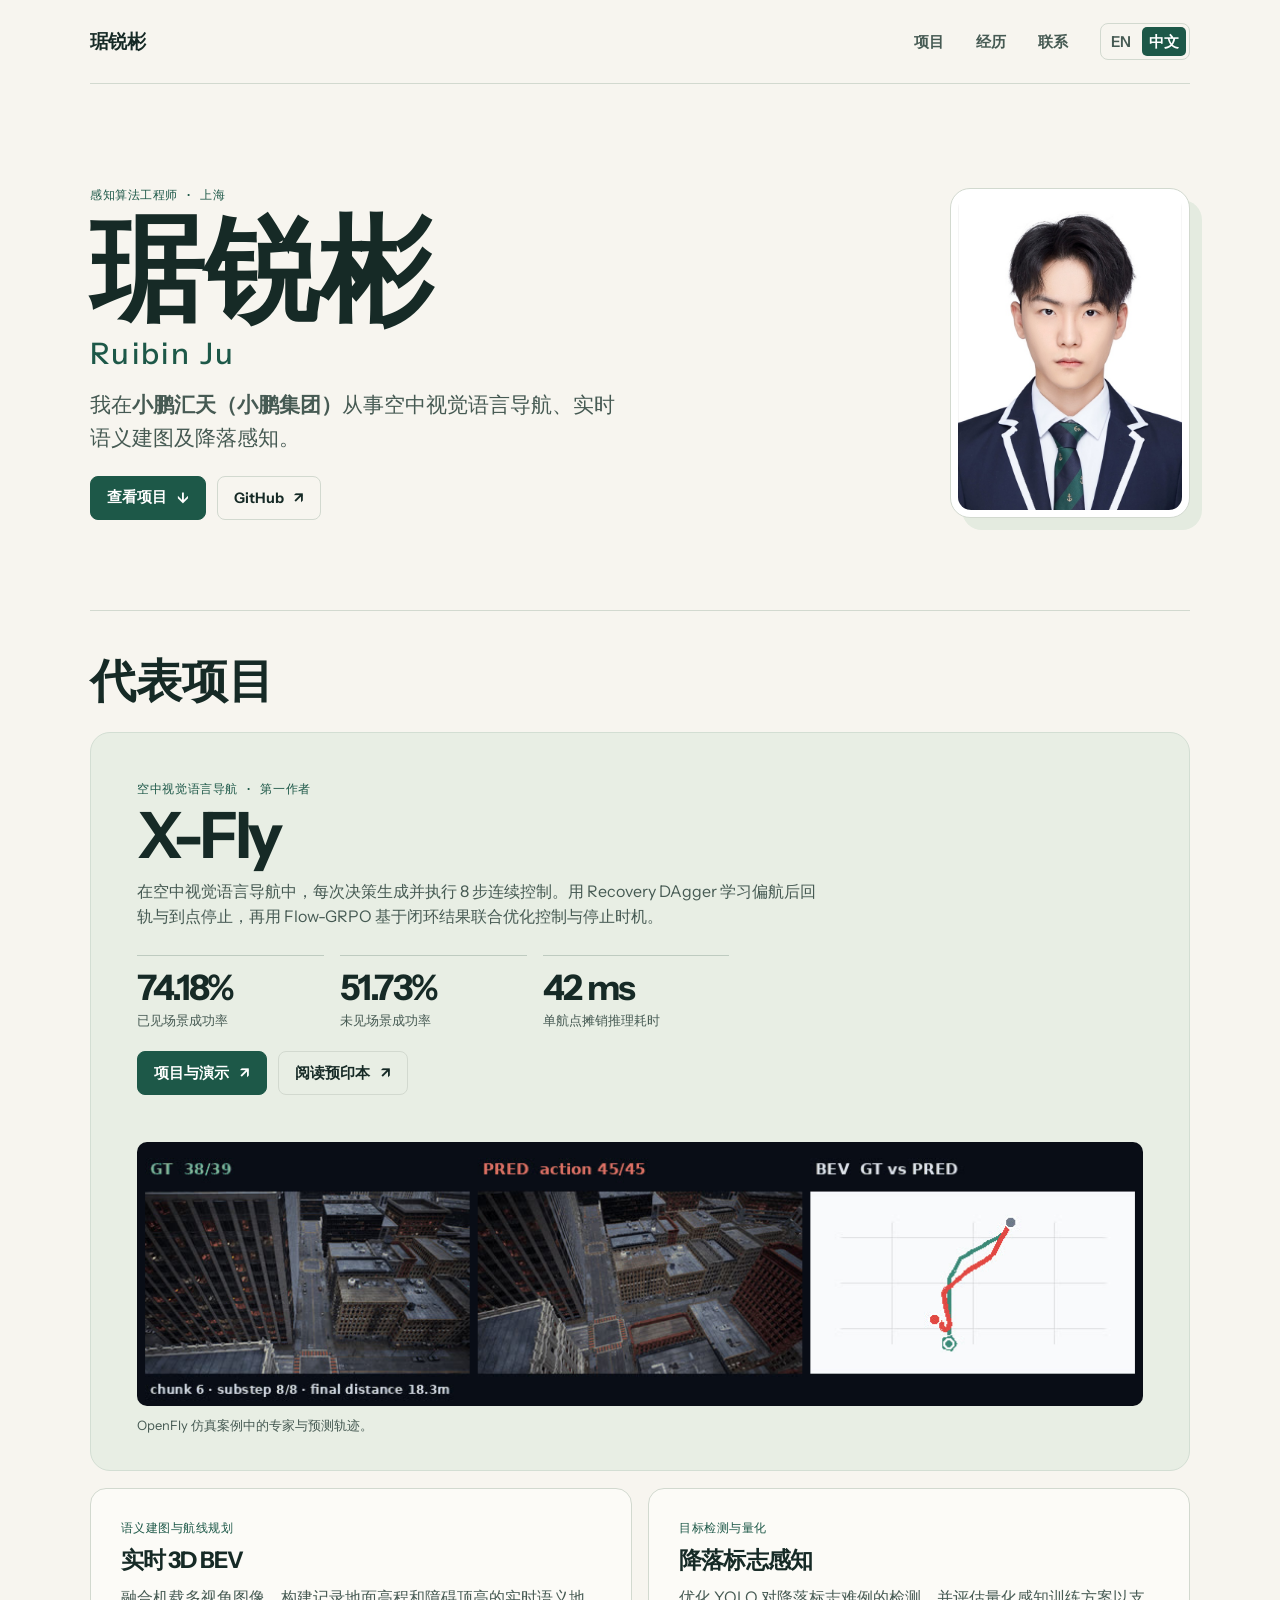
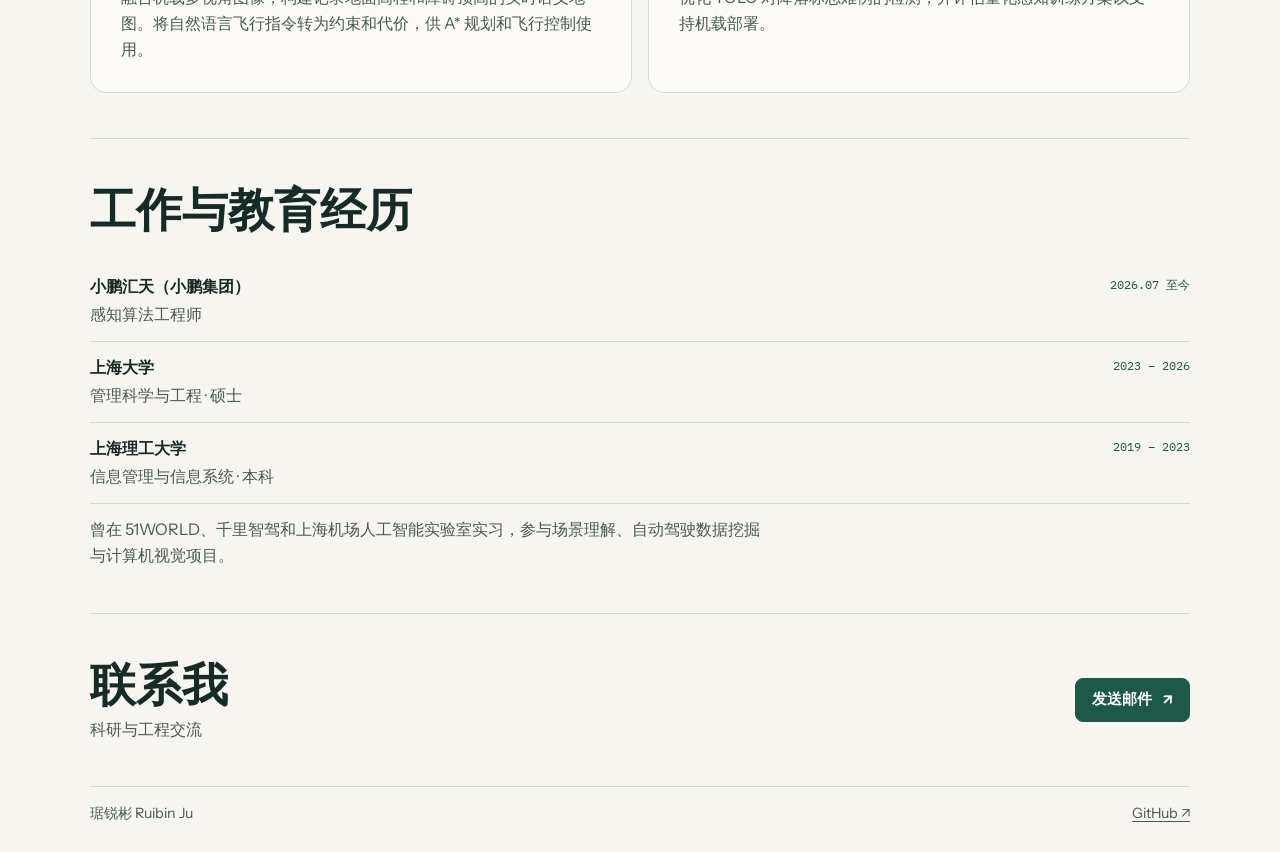
==== zh/index.html @ 32512099 "Add bilingual English and Chinese portfolio" ====
<!doctype html>
<html lang="zh-CN">
<head>
  <meta charset="utf-8">
  <meta name="viewport" content="width=device-width, initial-scale=1">
  <title>琚锐彬 · 感知算法与空中机器人</title>
  <meta name="description" content="琚锐彬是小鹏汇天的感知算法工程师，主要从事空中视觉语言导航、实时语义建图和降落感知。">
  <meta property="og:title" content="琚锐彬 · 感知算法与空中机器人">
  <meta property="og:description" content="空中导航、实时语义建图与感知工程项目。">
  <link rel="canonical" href="https://juliusju572.github.io/zh/">
  <link rel="alternate" hreflang="en" href="https://juliusju572.github.io/">
  <link rel="alternate" hreflang="zh-CN" href="https://juliusju572.github.io/zh/">
  <link rel="alternate" hreflang="x-default" href="https://juliusju572.github.io/">
  <link rel="icon" href="../assets/ruibin-ju.jpg" type="image/jpeg">
  <link rel="preconnect" href="https://fonts.googleapis.com">
  <link rel="preconnect" href="https://fonts.gstatic.com" crossorigin>
  <link href="https://fonts.googleapis.com/css2?family=Instrument+Sans:wght@400;500;600;700&family=IBM+Plex+Mono:wght@400;500&display=swap" rel="stylesheet">
  <link rel="stylesheet" href="../style.css">
</head>
<body>
  <a class="skip" href="#main">跳到正文</a>
  <header class="site-header shell">
    <a class="wordmark" href="./">琚锐彬</a>
    <div class="header-controls">
      <nav class="main-nav" aria-label="主导航">
        <a href="#work">项目</a>
        <a href="#experience">经历</a>
        <a href="#contact">联系</a>
      </nav>
      <nav class="language-nav" aria-label="语言">
        <a href="../" lang="en" hreflang="en">EN</a>
        <a href="./" lang="zh-CN" aria-current="page">中文</a>
      </nav>
    </div>
  </header>
  <main id="main" class="shell">
    <section class="intro" aria-labelledby="name">
      <div>
        <p class="eyebrow">感知算法工程师 · 上海</p>
        <h1 id="name">琚锐彬 <span lang="en">Ruibin Ju</span></h1>
        <p class="intro-text">我在<strong>小鹏汇天（小鹏集团）</strong>从事空中视觉语言导航、实时语义建图及降落感知。</p>
        <div class="links">
          <a class="button primary" href="#work">查看项目 <span aria-hidden="true">↓</span></a>
          <a class="button" href="https://github.com/JuliusJu572">GitHub <span aria-hidden="true">↗</span></a>
        </div>
      </div>
      <figure class="portrait">
        <img src="../assets/ruibin-ju.jpg" width="600" height="840" alt="琚锐彬的证件照" fetchpriority="high">
      </figure>
    </section>

    <section id="work" class="section" aria-labelledby="work-title">
      <h2 id="work-title">代表项目</h2>
      <article class="featured">
        <div class="featured-content">
          <p class="eyebrow">空中视觉语言导航 · 第一作者</p>
          <h3>X-Fly</h3>
          <p>在空中视觉语言导航中，每次决策生成并执行 8 步连续控制。用 Recovery DAgger 学习偏航后回轨与到点停止，再用 Flow-GRPO 基于闭环结果联合优化控制与停止时机。</p>
          <dl class="metrics">
            <div><dt>已见场景成功率</dt><dd>74.18%</dd></div>
            <div><dt>未见场景成功率</dt><dd>51.73%</dd></div>
            <div><dt>单航点摊销推理耗时</dt><dd>42 ms</dd></div>
          </dl>
          <div class="links">
            <a class="button primary" href="https://juliusju572.github.io/x-fly/zh/">项目与演示 <span aria-hidden="true">↗</span></a>
            <a class="button" href="https://arxiv.org/abs/2610.21450v2">阅读预印本 <span aria-hidden="true">↗</span></a>
          </div>
        </div>
        <figure class="rollout">
          <img src="../assets/x-fly-skyline.jpg" width="992" height="261" alt="X-Fly 城市飞行示例，包含专家与预测视角及其俯视飞行轨迹" loading="lazy">
          <figcaption>OpenFly 仿真案例中的专家与预测轨迹。</figcaption>
        </figure>
      </article>
      <div class="project-grid">
        <article>
          <p class="eyebrow">语义建图与航线规划</p>
          <h3>实时 3D BEV</h3>
          <p>融合机载多视角图像，构建记录地面高程和障碍顶高的实时语义地图。将自然语言飞行指令转为约束和代价，供 A* 规划和飞行控制使用。</p>
        </article>
        <article>
          <p class="eyebrow">目标检测与量化</p>
          <h3>降落标志感知</h3>
          <p>优化 YOLO 对降落标志难例的检测，并评估量化感知训练方案以支持机载部署。</p>
        </article>
      </div>
    </section>

    <section id="experience" class="section history" aria-labelledby="experience-title">
      <h2 id="experience-title">工作与教育经历</h2>
      <ul class="timeline">
        <li><div><strong>小鹏汇天（小鹏集团）</strong><span>感知算法工程师</span></div><time datetime="2026-07">2026.07 至今</time></li>
        <li><div><strong>上海大学</strong><span>管理科学与工程 · 硕士</span></div><time datetime="2026-06">2023 – 2026</time></li>
        <li><div><strong>上海理工大学</strong><span>信息管理与信息系统 · 本科</span></div><time datetime="2023-06">2019 – 2023</time></li>
      </ul>
      <p class="prior">曾在 51WORLD、千里智驾和上海机场人工智能实验室实习，参与场景理解、自动驾驶数据挖掘与计算机视觉项目。</p>
    </section>

    <section id="contact" class="section contact" aria-labelledby="contact-title">
      <div><h2 id="contact-title">联系我</h2><p>科研与工程交流</p></div>
      <a class="button primary" href="mailto:jrb572572@163.com">发送邮件 <span aria-hidden="true">↗</span></a>
    </section>
  </main>
  <footer class="shell footer"><span>琚锐彬 <span lang="en">Ruibin Ju</span></span><a href="https://github.com/JuliusJu572">GitHub <span aria-hidden="true">↗</span></a></footer>
</body>
</html>
---- style.css ----
:root {
  color-scheme: light;
  --paper: #f7f5ef;
  --ink: #162a26;
  --muted: #465a53;
  --accent: #1d5848;
  --line: #d2d9cf;
  --shell: 1100px;
  font-family: "Instrument Sans", system-ui, sans-serif;
  color: var(--ink);
  background: var(--paper);
  scroll-behavior: smooth;
}

* { box-sizing: border-box; }
body { margin: 0; }
a { color: inherit; text-underline-offset: .22em; }
a:focus-visible { outline: 2px solid #00664c; outline-offset: 5px; }
img { display: block; width: 100%; height: auto; }
figure, p, h1, h2, h3, dl, dd { margin: 0; }
.shell { width: min(calc(100% - 68px), var(--shell)); margin-inline: auto; }
.skip { position: absolute; top: -5rem; left: 1rem; z-index: 2; padding: .8rem; background: white; }
.skip:focus { top: 1rem; }

.site-header { min-height: 84px; display: flex; align-items: center; justify-content: space-between; gap: 1rem; border-bottom: 1px solid var(--line); }
.wordmark { font-size: 1.16rem; font-weight: 700; letter-spacing: -.035em; text-decoration: none; }
.header-controls, .main-nav, .language-nav { display: flex; align-items: center; }
.header-controls, .main-nav { gap: clamp(.8rem, 3vw, 2rem); }
nav a { color: var(--muted); font-size: .94rem; font-weight: 600; text-decoration: none; white-space: nowrap; }
nav a:hover, .footer a:hover { text-decoration: underline; }
.language-nav { gap: 3px; border: 1px solid var(--line); border-radius: 8px; padding: 3px; }
.language-nav a { border-radius: 5px; padding: .3rem .45rem; }
.language-nav [aria-current="page"] { color: white; background: var(--accent); }
:lang(zh-CN) h1, :lang(zh-CN) h2, :lang(zh-CN) h3 { letter-spacing: 0; }
.intro { display: grid; grid-template-columns: minmax(0, 1fr) minmax(150px, 240px); align-items: center; gap: clamp(2rem, 7vw, 7rem); padding: clamp(3.6rem, 8vw, 7rem) 0 clamp(3.6rem, 7vw, 6rem); }
.eyebrow { color: var(--accent); font-family: "IBM Plex Mono", monospace; font-size: .76rem; font-weight: 500; line-height: 1.5; letter-spacing: .045em; text-transform: uppercase; }
h1 { margin: .55rem 0 1.2rem; font-size: clamp(3.1rem, 9vw, 7.1rem); line-height: .99; letter-spacing: -.071em; }
h1 span { display: block; margin-top: .85rem; font-size: clamp(1.2rem, 2.7vw, 1.85rem); font-weight: 500; letter-spacing: .08em; color: var(--accent); }
.intro-text { max-width: 34rem; color: var(--muted); font-size: clamp(1.08rem, 2.2vw, 1.34rem); line-height: 1.55; }
.portrait { border: 1px solid var(--line); background: #fff; padding: 7px; border-radius: 20px; box-shadow: 12px 12px 0 #e4ebe0; }
.portrait img { border-radius: 13px; aspect-ratio: 5 / 7; object-fit: cover; }
.links { display: flex; flex-wrap: wrap; gap: .7rem; margin-top: 1.35rem; }
.button { display: inline-flex; align-items: center; justify-content: center; gap: .6rem; padding: .64rem 1rem; min-height: 44px; border: 1px solid var(--line); border-radius: 8px; text-decoration: none; font-size: .91rem; font-weight: 650; white-space: nowrap; }
.button:hover { background: #e6eee6; }
.button.primary { color: #fff; background: var(--accent); border-color: var(--accent); }
.button.primary:hover { background: #123f32; }

.section { padding: 2.8rem 0; border-top: 1px solid var(--line); }
h2 { font-size: clamp(1.75rem, 4.2vw, 2.9rem); letter-spacing: -.048em; line-height: 1.12; }
.featured { margin-top: 1.55rem; background: #e8eee4; border: 1px solid #d3ded3; border-radius: 20px; overflow: hidden; }
.featured-content { padding: clamp(1.25rem, 5vw, 2.9rem); }
.featured h3 { margin: .35rem 0 .7rem; font-size: clamp(2.45rem, 6vw, 4rem); line-height: 1; letter-spacing: -.055em; }
.featured-content > p:not(.eyebrow), .project-grid article > p:not(.eyebrow) { max-width: 43rem; color: var(--muted); line-height: 1.62; }
.metrics { display: grid; grid-template-columns: repeat(3, 1fr); gap: 1rem; margin: 1.55rem 0 0; max-width: 37rem; }
.metrics div { border-top: 1px solid #becbc0; padding-top: .6rem; display: flex; flex-direction: column-reverse; gap: .25rem; }
.metrics dt { color: var(--muted); font-size: .79rem; }
.metrics dd { font-size: clamp(1.38rem, 3.4vw, 2.2rem); font-weight: 700; letter-spacing: -.045em; }
.rollout { margin: 0 clamp(1.25rem, 5vw, 2.9rem) clamp(1.25rem, 5vw, 2.2rem); }
.rollout img { border-radius: 10px; }
figcaption { color: var(--muted); font-size: .81rem; line-height: 1.5; margin-top: .6rem; }
.project-grid { display: grid; grid-template-columns: repeat(2, minmax(0, 1fr)); gap: 1.05rem; margin-top: 1.05rem; }
.project-grid article { background: #fcfbf7; border: 1px solid var(--line); padding: clamp(1.2rem, 3vw, 1.85rem); border-radius: 16px; }
.project-grid h3 { font-size: 1.43rem; letter-spacing: -.035em; margin: .5rem 0 .55rem; }
.timeline { list-style: none; padding: 0; margin: 1.6rem 0 .8rem; }
.timeline li { display: flex; justify-content: space-between; gap: 1rem; padding: .95rem 0; border-bottom: 1px solid var(--line); }
.timeline li div { display: grid; gap: .35rem; }
.timeline span, .prior, .contact p, .footer { color: var(--muted); }
.timeline time { font-family: "IBM Plex Mono", monospace; color: var(--accent); font-size: .78rem; flex-shrink: 0; }
.prior { line-height: 1.6; max-width: 42rem; }
.contact { display: flex; align-items: center; justify-content: space-between; gap: 1rem; }
.contact p { margin-top: .5rem; }
.footer { border-top: 1px solid var(--line); display: flex; justify-content: space-between; gap: 1rem; padding: 1.1rem 0 1.8rem; font-size: .89rem; }

@media (max-width: 640px) {
  .shell { width: calc(100% - 36px); }
  .site-header { min-height: 66px; }
  .header-controls, .main-nav { gap: .65rem; }
  nav a { font-size: .82rem; }
  .intro { gap: 1rem; grid-template-columns: minmax(0, 1fr) minmax(85px, 110px); padding-top: 2.8rem; padding-bottom: 2.8rem; align-items: start; }
  .intro h1 { font-size: clamp(2.25rem, 8vw, 3.1rem); }
  .intro .eyebrow { font-size: .63rem; }
  .intro-text { font-size: .97rem; }
  .portrait { padding: 4px; border-radius: 12px; box-shadow: 5px 5px 0 #e4ebe0; }
  .portrait img { border-radius: 8px; }
  .project-grid { grid-template-columns: 1fr; }
  .section { padding: 2rem 0; }
  .timeline li { flex-direction: column; gap: .48rem; }
}
@media (max-width: 500px) {
  .site-header { flex-wrap: wrap; justify-content: space-between; gap: .6rem 1rem; padding-block: .75rem; }
  .header-controls { display: contents; }
  .main-nav { order: 1; flex-basis: 100%; gap: 1.2rem; }
}
@media (max-width: 370px) {
  .intro { grid-template-columns: 1fr; }
  .portrait { width: 106px; grid-row: 1; }
  .contact { align-items: flex-start; flex-direction: column; }
}
@media (prefers-reduced-motion: reduce) {
  :root { scroll-behavior: auto; }
}
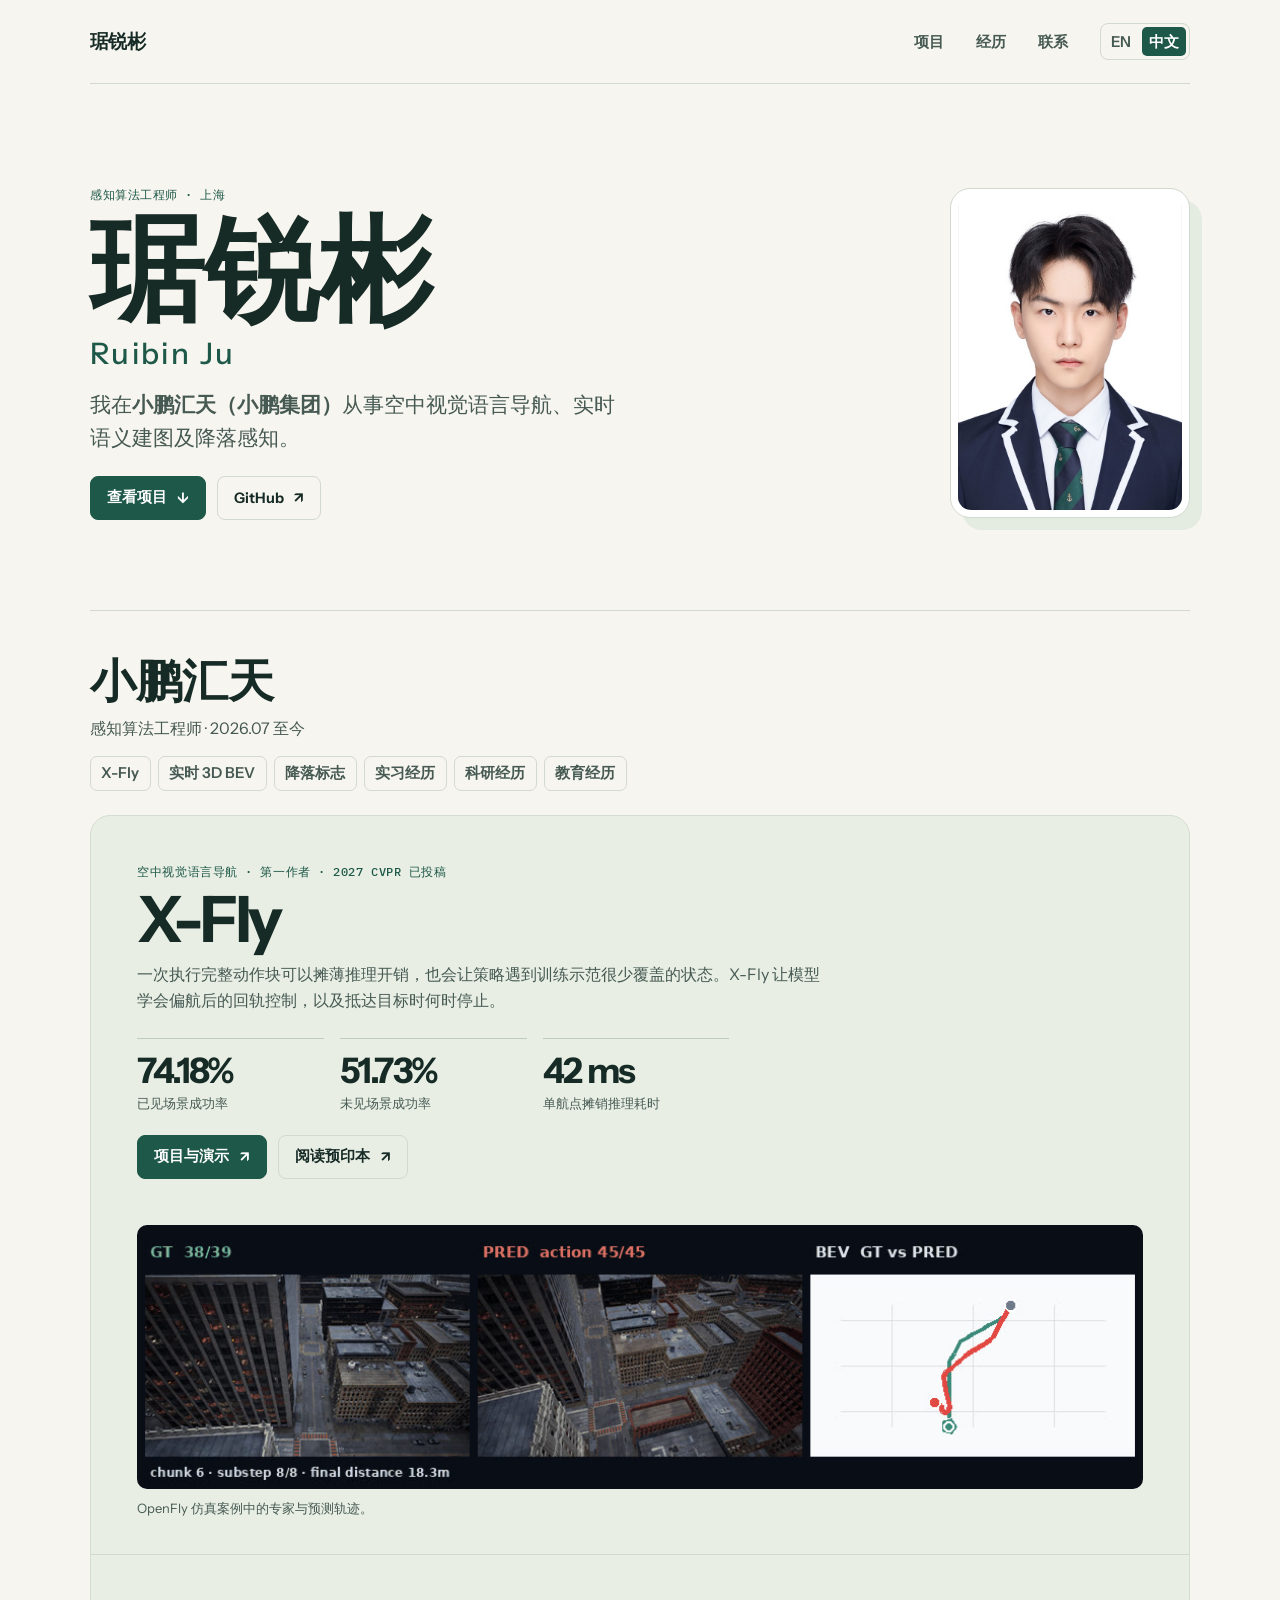
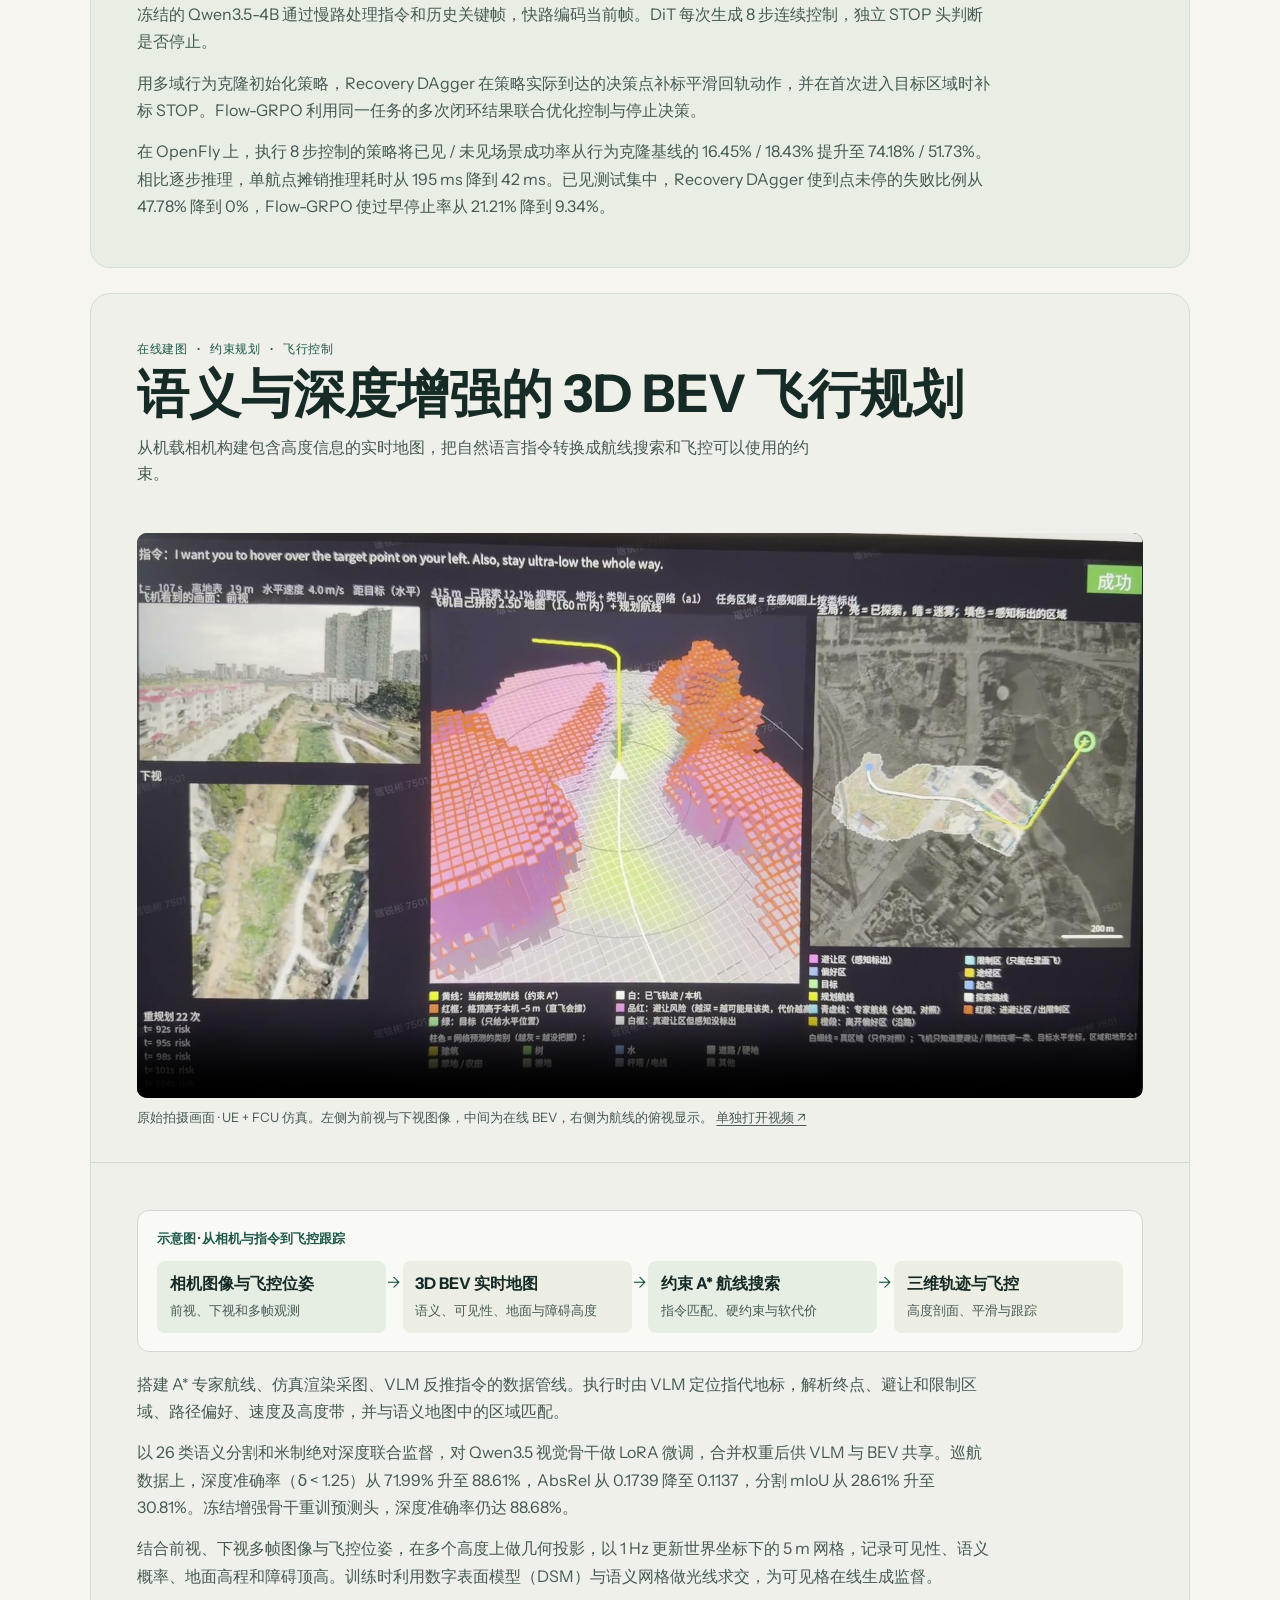
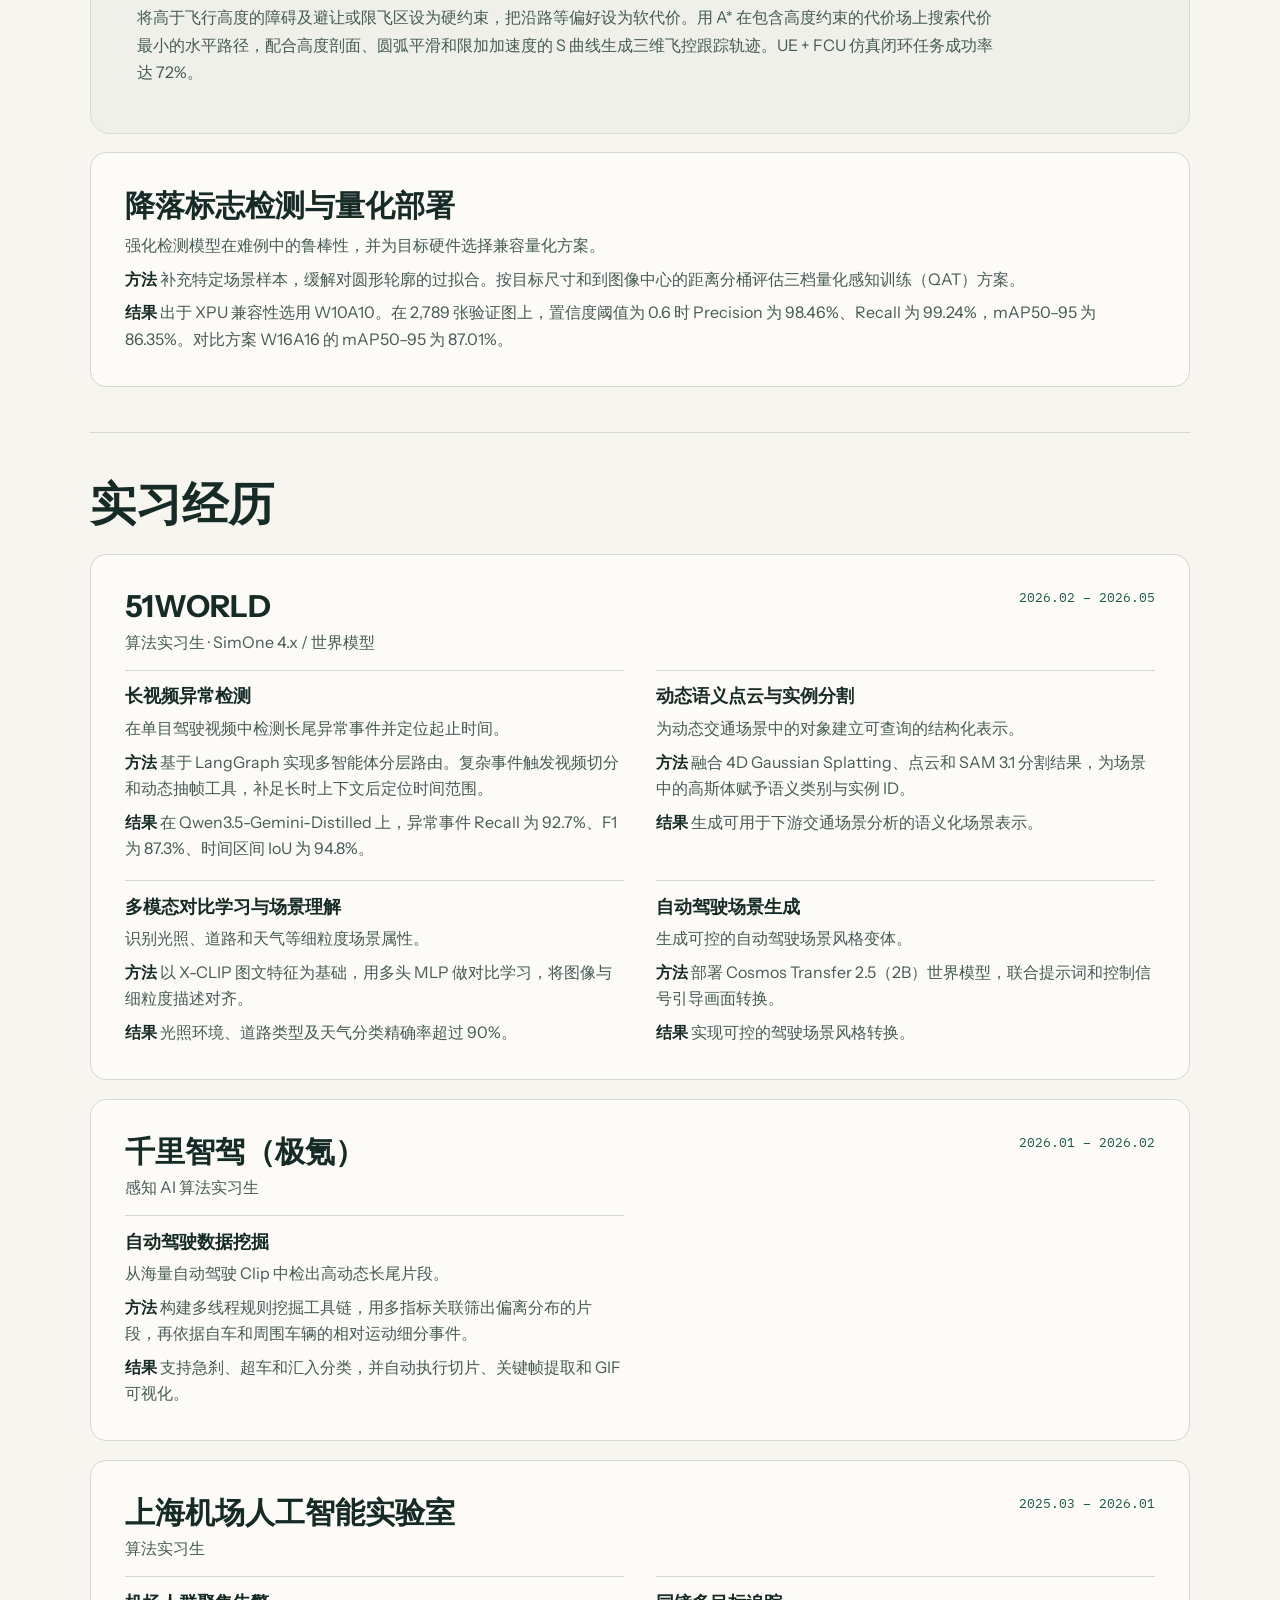
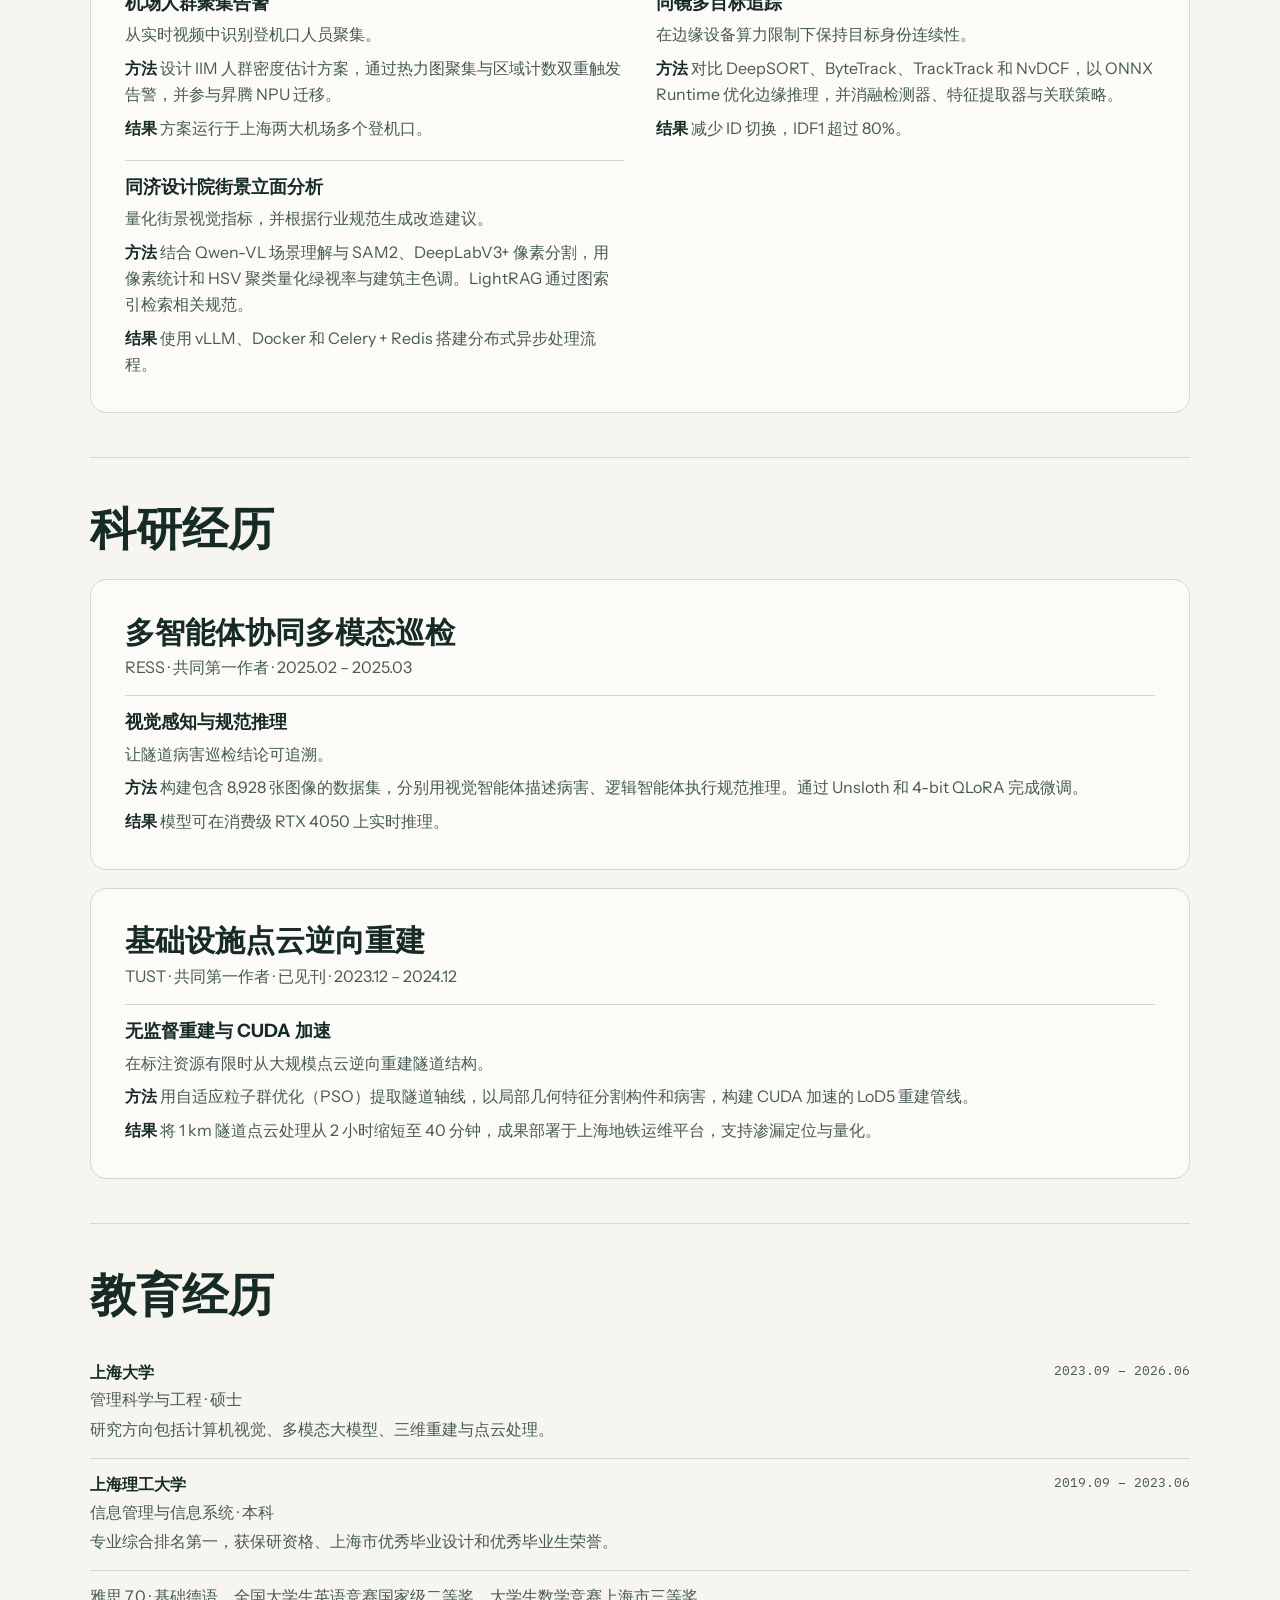
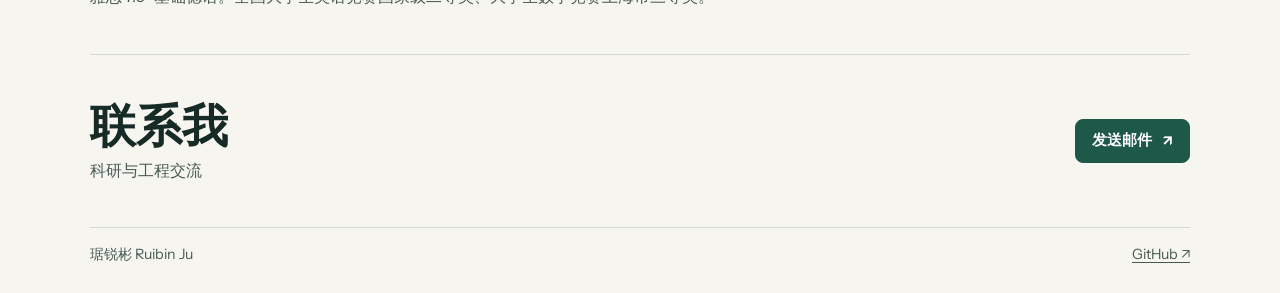
==== commit 944475c5: "Expand bilingual project portfolio and add BEV demo" ====
--- a/zh/index.html
+++ b/zh/index.html
@@ -49,50 +49,104 @@
       </figure>
     </section>
 
+
     <section id="work" class="section" aria-labelledby="work-title">
-      <h2 id="work-title">代表项目</h2>
-      <article class="featured">
+      <div class="section-heading"><h2 id="work-title">小鹏汇天</h2><p>感知算法工程师 · 2026.07 至今</p></div>
+      <nav class="project-index" aria-label="项目索引"><a href="#xfly">X-Fly</a><a href="#bev">实时 3D BEV</a><a href="#landing">降落标志</a><a href="#internships">实习经历</a><a href="#research">科研经历</a><a href="#education">教育经历</a></nav>
+      <article id="xfly" class="featured">
         <div class="featured-content">
-          <p class="eyebrow">空中视觉语言导航 · 第一作者</p>
-          <h3>X-Fly</h3>
-          <p>在空中视觉语言导航中，每次决策生成并执行 8 步连续控制。用 Recovery DAgger 学习偏航后回轨与到点停止，再用 Flow-GRPO 基于闭环结果联合优化控制与停止时机。</p>
-          <dl class="metrics">
-            <div><dt>已见场景成功率</dt><dd>74.18%</dd></div>
-            <div><dt>未见场景成功率</dt><dd>51.73%</dd></div>
-            <div><dt>单航点摊销推理耗时</dt><dd>42 ms</dd></div>
-          </dl>
+          <p class="eyebrow">空中视觉语言导航 · 第一作者 · 2027 CVPR 已投稿</p><h3>X-Fly</h3><p>一次执行完整动作块可以摊薄推理开销，也会让策略遇到训练示范很少覆盖的状态。X-Fly 让模型学会偏航后的回轨控制，以及抵达目标时何时停止。</p>
+          <dl class="metrics"><div><dt>已见场景成功率</dt><dd>74.18%</dd></div><div><dt>未见场景成功率</dt><dd>51.73%</dd></div><div><dt>单航点摊销推理耗时</dt><dd>42 ms</dd></div></dl>
           <div class="links">
             <a class="button primary" href="https://juliusju572.github.io/x-fly/zh/">项目与演示 <span aria-hidden="true">↗</span></a>
             <a class="button" href="https://arxiv.org/abs/2610.21450v2">阅读预印本 <span aria-hidden="true">↗</span></a>
           </div>
         </div>
         <figure class="rollout">
-          <img src="../assets/x-fly-skyline.jpg" width="992" height="261" alt="X-Fly 城市飞行示例，包含专家与预测视角及其俯视飞行轨迹" loading="lazy">
+          <img src="../assets/x-fly-skyline.jpg" width="992" height="261" alt="X-Fly 仿真飞行的专家和预测视角与俯视轨迹" loading="lazy">
           <figcaption>OpenFly 仿真案例中的专家与预测轨迹。</figcaption>
         </figure>
+        <div class="project-body"><p>冻结的 Qwen3.5-4B 通过慢路处理指令和历史关键帧，快路编码当前帧。DiT 每次生成 8 步连续控制，独立 STOP 头判断是否停止。</p>
+          <p>用多域行为克隆初始化策略，Recovery DAgger 在策略实际到达的决策点补标平滑回轨动作，并在首次进入目标区域时补标 STOP。Flow-GRPO 利用同一任务的多次闭环结果联合优化控制与停止决策。</p>
+          <p>在 OpenFly 上，执行 8 步控制的策略将已见 / 未见场景成功率从行为克隆基线的 16.45% / 18.43% 提升至 74.18% / 51.73%。相比逐步推理，单航点摊销推理耗时从 195 ms 降到 42 ms。已见测试集中，Recovery DAgger 使到点未停的失败比例从 47.78% 降到 0%，Flow-GRPO 使过早停止率从 21.21% 降到 9.34%。</p></div>
       </article>
-      <div class="project-grid">
-        <article>
-          <p class="eyebrow">语义建图与航线规划</p>
-          <h3>实时 3D BEV</h3>
-          <p>融合机载多视角图像，构建记录地面高程和障碍顶高的实时语义地图。将自然语言飞行指令转为约束和代价，供 A* 规划和飞行控制使用。</p>
-        </article>
-        <article>
-          <p class="eyebrow">目标检测与量化</p>
-          <h3>降落标志感知</h3>
-          <p>优化 YOLO 对降落标志难例的检测，并评估量化感知训练方案以支持机载部署。</p>
-        </article>
-      </div>
+      <article id="bev" class="featured featured-bev">
+        <div class="featured-content">
+          <p class="eyebrow">在线建图 · 约束规划 · 飞行控制</p><h3>语义与深度增强的 3D BEV 飞行规划</h3><p>从机载相机构建包含高度信息的实时地图，把自然语言指令转换成航线搜索和飞控可以使用的约束。</p>
+        </div>
+        <figure class="rollout demo">
+          <video controls playsinline preload="none" poster="../assets/bev-demo-poster.jpg" width="1600" height="900" aria-label="播放 BEV 仿真视频">
+            <source src="../assets/bev-demo.mp4" type="video/mp4">
+            <a href="../assets/bev-demo.mp4">单独打开视频</a>
+          </video>
+          <figcaption>原始拍摄画面 · UE + FCU 仿真。左侧为前视与下视图像，中间为在线 BEV，右侧为航线的俯视显示。 <a href="../assets/bev-demo.mp4">单独打开视频 ↗</a></figcaption>
+        </figure>
+        <div class="project-body"><figure class="pipeline"><figcaption>示意图 · 从相机与指令到飞控跟踪</figcaption><ol><li><strong>相机图像与飞控位姿</strong><span>前视、下视和多帧观测</span></li>
+          <li><strong>3D BEV 实时地图</strong><span>语义、可见性、地面与障碍高度</span></li>
+          <li><strong>约束 A* 航线搜索</strong><span>指令匹配、硬约束与软代价</span></li>
+          <li><strong>三维轨迹与飞控</strong><span>高度剖面、平滑与跟踪</span></li></ol></figure><p>搭建 A* 专家航线、仿真渲染采图、VLM 反推指令的数据管线。执行时由 VLM 定位指代地标，解析终点、避让和限制区域、路径偏好、速度及高度带，并与语义地图中的区域匹配。</p>
+          <p>以 26 类语义分割和米制绝对深度联合监督，对 Qwen3.5 视觉骨干做 LoRA 微调，合并权重后供 VLM 与 BEV 共享。巡航数据上，深度准确率（δ &lt; 1.25）从 71.99% 升至 88.61%，AbsRel 从 0.1739 降至 0.1137，分割 mIoU 从 28.61% 升至 30.81%。冻结增强骨干重训预测头，深度准确率仍达 88.68%。</p>
+          <p>结合前视、下视多帧图像与飞控位姿，在多个高度上做几何投影，以 1 Hz 更新世界坐标下的 5 m 网格，记录可见性、语义概率、地面高程和障碍顶高。训练时利用数字表面模型（DSM）与语义网格做光线求交，为可见格在线生成监督。</p>
+          <p>将高于飞行高度的障碍及避让或限飞区设为硬约束，把沿路等偏好设为软代价。用 A* 在包含高度约束的代价场上搜索代价最小的水平路径，配合高度剖面、圆弧平滑和限加加速度的 S 曲线生成三维飞控跟踪轨迹。UE + FCU 仿真闭环任务成功率达 72%。</p></div>
+      </article>
+      <div id="landing" class="experience-group standalone"><article class="case-study"><h3>降落标志检测与量化部署</h3><p>强化检测模型在难例中的鲁棒性，并为目标硬件选择兼容量化方案。</p>
+          <p><strong>方法</strong> 补充特定场景样本，缓解对圆形轮廓的过拟合。按目标尺寸和到图像中心的距离分桶评估三档量化感知训练（QAT）方案。</p>
+          <p><strong>结果</strong> 出于 XPU 兼容性选用 W10A10。在 2,789 张验证图上，置信度阈值为 0.6 时 Precision 为 98.46%、Recall 为 99.24%，mAP50–95 为 86.35%。对比方案 W16A16 的 mAP50–95 为 87.01%。</p></article></div>
     </section>
 
     <section id="experience" class="section history" aria-labelledby="experience-title">
-      <h2 id="experience-title">工作与教育经历</h2>
-      <ul class="timeline">
-        <li><div><strong>小鹏汇天（小鹏集团）</strong><span>感知算法工程师</span></div><time datetime="2026-07">2026.07 至今</time></li>
-        <li><div><strong>上海大学</strong><span>管理科学与工程 · 硕士</span></div><time datetime="2026-06">2023 – 2026</time></li>
-        <li><div><strong>上海理工大学</strong><span>信息管理与信息系统 · 本科</span></div><time datetime="2023-06">2019 – 2023</time></li>
-      </ul>
-      <p class="prior">曾在 51WORLD、千里智驾和上海机场人工智能实验室实习，参与场景理解、自动驾驶数据挖掘与计算机视觉项目。</p>
+      <h2 id="experience-title">实习经历</h2>
+      <div id="internships" class="experience-list"><article class="experience-group"><header><div><h3>51WORLD</h3><p>算法实习生 · SimOne 4.x / 世界模型</p></div><span class="date">2026.02 – 2026.05</span></header><div class="case-grid"><article class="case-study"><h4>长视频异常检测</h4>
+          <p>在单目驾驶视频中检测长尾异常事件并定位起止时间。</p>
+          <p><strong>方法</strong> 基于 LangGraph 实现多智能体分层路由。复杂事件触发视频切分和动态抽帧工具，补足长时上下文后定位时间范围。</p>
+          <p><strong>结果</strong> 在 Qwen3.5-Gemini-Distilled 上，异常事件 Recall 为 92.7%、F1 为 87.3%、时间区间 IoU 为 94.8%。</p></article>
+<article class="case-study"><h4>动态语义点云与实例分割</h4>
+          <p>为动态交通场景中的对象建立可查询的结构化表示。</p>
+          <p><strong>方法</strong> 融合 4D Gaussian Splatting、点云和 SAM 3.1 分割结果，为场景中的高斯体赋予语义类别与实例 ID。</p>
+          <p><strong>结果</strong> 生成可用于下游交通场景分析的语义化场景表示。</p></article>
+<article class="case-study"><h4>多模态对比学习与场景理解</h4>
+          <p>识别光照、道路和天气等细粒度场景属性。</p>
+          <p><strong>方法</strong> 以 X-CLIP 图文特征为基础，用多头 MLP 做对比学习，将图像与细粒度描述对齐。</p>
+          <p><strong>结果</strong> 光照环境、道路类型及天气分类精确率超过 90%。</p></article>
+<article class="case-study"><h4>自动驾驶场景生成</h4>
+          <p>生成可控的自动驾驶场景风格变体。</p>
+          <p><strong>方法</strong> 部署 Cosmos Transfer 2.5（2B）世界模型，联合提示词和控制信号引导画面转换。</p>
+          <p><strong>结果</strong> 实现可控的驾驶场景风格转换。</p></article></div></article>
+<article class="experience-group"><header><div><h3>千里智驾（极氪）</h3><p>感知 AI 算法实习生</p></div><span class="date">2026.01 – 2026.02</span></header><div class="case-grid"><article class="case-study"><h4>自动驾驶数据挖掘</h4>
+          <p>从海量自动驾驶 Clip 中检出高动态长尾片段。</p>
+          <p><strong>方法</strong> 构建多线程规则挖掘工具链，用多指标关联筛出偏离分布的片段，再依据自车和周围车辆的相对运动细分事件。</p>
+          <p><strong>结果</strong> 支持急刹、超车和汇入分类，并自动执行切片、关键帧提取和 GIF 可视化。</p></article></div></article>
+<article class="experience-group"><header><div><h3>上海机场人工智能实验室</h3><p>算法实习生</p></div><span class="date">2025.03 – 2026.01</span></header><div class="case-grid"><article class="case-study"><h4>机场人群聚集告警</h4>
+          <p>从实时视频中识别登机口人员聚集。</p>
+          <p><strong>方法</strong> 设计 IIM 人群密度估计方案，通过热力图聚集与区域计数双重触发告警，并参与昇腾 NPU 迁移。</p>
+          <p><strong>结果</strong> 方案运行于上海两大机场多个登机口。</p></article>
+<article class="case-study"><h4>同镜多目标追踪</h4>
+          <p>在边缘设备算力限制下保持目标身份连续性。</p>
+          <p><strong>方法</strong> 对比 DeepSORT、ByteTrack、TrackTrack 和 NvDCF，以 ONNX Runtime 优化边缘推理，并消融检测器、特征提取器与关联策略。</p>
+          <p><strong>结果</strong> 减少 ID 切换，IDF1 超过 80%。</p></article>
+<article class="case-study"><h4>同济设计院街景立面分析</h4>
+          <p>量化街景视觉指标，并根据行业规范生成改造建议。</p>
+          <p><strong>方法</strong> 结合 Qwen-VL 场景理解与 SAM2、DeepLabV3+ 像素分割，用像素统计和 HSV 聚类量化绿视率与建筑主色调。LightRAG 通过图索引检索相关规范。</p>
+          <p><strong>结果</strong> 使用 vLLM、Docker 和 Celery + Redis 搭建分布式异步处理流程。</p></article></div></article>
+</div>
+    </section>
+    <section id="research" class="section" aria-labelledby="research-title">
+      <h2 id="research-title">科研经历</h2>
+      <div class="experience-list"><article class="experience-group"><header><div><h3>多智能体协同多模态巡检</h3><p>RESS · 共同第一作者 · 2025.02 – 2025.03</p></div></header><article class="case-study"><h4>视觉感知与规范推理</h4>
+          <p>让隧道病害巡检结论可追溯。</p>
+          <p><strong>方法</strong> 构建包含 8,928 张图像的数据集，分别用视觉智能体描述病害、逻辑智能体执行规范推理。通过 Unsloth 和 4-bit QLoRA 完成微调。</p>
+          <p><strong>结果</strong> 模型可在消费级 RTX 4050 上实时推理。</p></article></article>
+<article class="experience-group"><header><div><h3>基础设施点云逆向重建</h3><p>TUST · 共同第一作者 · 已见刊 · 2023.12 – 2024.12</p></div></header><article class="case-study"><h4>无监督重建与 CUDA 加速</h4>
+          <p>在标注资源有限时从大规模点云逆向重建隧道结构。</p>
+          <p><strong>方法</strong> 用自适应粒子群优化（PSO）提取隧道轴线，以局部几何特征分割构件和病害，构建 CUDA 加速的 LoD5 重建管线。</p>
+          <p><strong>结果</strong> 将 1 km 隧道点云处理从 2 小时缩短至 40 分钟，成果部署于上海地铁运维平台，支持渗漏定位与量化。</p></article></article>
+</div>
+    </section>
+    <section id="education" class="section history" aria-labelledby="education-title">
+      <h2 id="education-title">教育经历</h2>
+      <ul class="timeline"><li><div><strong>上海大学</strong><span>管理科学与工程 · 硕士</span><p>研究方向包括计算机视觉、多模态大模型、三维重建与点云处理。</p></div><span class="date">2023.09 – 2026.06</span></li>
+          <li><div><strong>上海理工大学</strong><span>信息管理与信息系统 · 本科</span><p>专业综合排名第一，获保研资格、上海市优秀毕业设计和优秀毕业生荣誉。</p></div><span class="date">2019.09 – 2023.06</span></li></ul>
+      <p class="prior">雅思 7.0 · 基础德语。全国大学生英语竞赛国家级二等奖、大学生数学竞赛上海市三等奖。</p>
     </section>
 
     <section id="contact" class="section contact" aria-labelledby="contact-title">
--- a/style.css
+++ b/style.css
@@ -17,7 +17,7 @@
 a { color: inherit; text-underline-offset: .22em; }
 a:focus-visible { outline: 2px solid #00664c; outline-offset: 5px; }
 img { display: block; width: 100%; height: auto; }
-figure, p, h1, h2, h3, dl, dd { margin: 0; }
+figure, p, h1, h2, h3, h4, dl, dd { margin: 0; }
 .shell { width: min(calc(100% - 68px), var(--shell)); margin-inline: auto; }
 .skip { position: absolute; top: -5rem; left: 1rem; z-index: 2; padding: .8rem; background: white; }
 .skip:focus { top: 1rem; }
@@ -31,7 +31,7 @@
 .language-nav { gap: 3px; border: 1px solid var(--line); border-radius: 8px; padding: 3px; }
 .language-nav a { border-radius: 5px; padding: .3rem .45rem; }
 .language-nav [aria-current="page"] { color: white; background: var(--accent); }
-:lang(zh-CN) h1, :lang(zh-CN) h2, :lang(zh-CN) h3 { letter-spacing: 0; }
+:lang(zh-CN) h1, :lang(zh-CN) h2, :lang(zh-CN) h3, :lang(zh-CN) .featured-bev h3 { letter-spacing: 0; }
 .intro { display: grid; grid-template-columns: minmax(0, 1fr) minmax(150px, 240px); align-items: center; gap: clamp(2rem, 7vw, 7rem); padding: clamp(3.6rem, 8vw, 7rem) 0 clamp(3.6rem, 7vw, 6rem); }
 .eyebrow { color: var(--accent); font-family: "IBM Plex Mono", monospace; font-size: .76rem; font-weight: 500; line-height: 1.5; letter-spacing: .045em; text-transform: uppercase; }
 h1 { margin: .55rem 0 1.2rem; font-size: clamp(3.1rem, 9vw, 7.1rem); line-height: .99; letter-spacing: -.071em; }
@@ -50,7 +50,7 @@
 .featured { margin-top: 1.55rem; background: #e8eee4; border: 1px solid #d3ded3; border-radius: 20px; overflow: hidden; }
 .featured-content { padding: clamp(1.25rem, 5vw, 2.9rem); }
 .featured h3 { margin: .35rem 0 .7rem; font-size: clamp(2.45rem, 6vw, 4rem); line-height: 1; letter-spacing: -.055em; }
-.featured-content > p:not(.eyebrow), .project-grid article > p:not(.eyebrow) { max-width: 43rem; color: var(--muted); line-height: 1.62; }
+.featured-content > p:not(.eyebrow) { max-width: 43rem; color: var(--muted); line-height: 1.62; }
 .metrics { display: grid; grid-template-columns: repeat(3, 1fr); gap: 1rem; margin: 1.55rem 0 0; max-width: 37rem; }
 .metrics div { border-top: 1px solid #becbc0; padding-top: .6rem; display: flex; flex-direction: column-reverse; gap: .25rem; }
 .metrics dt { color: var(--muted); font-size: .79rem; }
@@ -58,9 +58,37 @@
 .rollout { margin: 0 clamp(1.25rem, 5vw, 2.9rem) clamp(1.25rem, 5vw, 2.2rem); }
 .rollout img { border-radius: 10px; }
 figcaption { color: var(--muted); font-size: .81rem; line-height: 1.5; margin-top: .6rem; }
-.project-grid { display: grid; grid-template-columns: repeat(2, minmax(0, 1fr)); gap: 1.05rem; margin-top: 1.05rem; }
-.project-grid article { background: #fcfbf7; border: 1px solid var(--line); padding: clamp(1.2rem, 3vw, 1.85rem); border-radius: 16px; }
-.project-grid h3 { font-size: 1.43rem; letter-spacing: -.035em; margin: .5rem 0 .55rem; }
+.section-heading p { color: var(--muted); margin-top: .65rem; }
+.project-index { display: flex; flex-wrap: wrap; gap: .45rem; margin-top: 1rem; }
+.project-index a { border: 1px solid var(--line); border-radius: 7px; padding: .4rem .65rem; }
+.project-index a:hover { background: #e6eee6; }
+.featured-bev { background: #eef0e9; }
+.featured-bev h3 { letter-spacing: -.035em; font-size: clamp(1.75rem, 4.6vw, 3.25rem); line-height: 1.14; }
+.demo video { display: block; width: 100%; height: auto; aspect-ratio: 16 / 9; background: #162a26; border-radius: 10px; }
+.demo figcaption a { display: inline-block; }
+.project-body { border-top: 1px solid var(--line); display: grid; gap: .85rem; padding: clamp(1.25rem, 5vw, 2.9rem); }
+.project-body > p { max-width: 78ch; line-height: 1.72; color: var(--muted); }
+.pipeline { border-radius: 12px; padding: 1.15rem; background: #f9faf6; border: 1px solid var(--line); margin-bottom: .3rem; }
+.pipeline figcaption { margin-top: 0; margin-bottom: .75rem; font-weight: 700; color: var(--accent); }
+.pipeline ol { list-style: none; display: grid; grid-template-columns: repeat(4, minmax(0, 1fr)); padding: 0; margin: 0; gap: 1.05rem; }
+.pipeline li { display: grid; align-content: start; gap: .35rem; position: relative; min-width: 0; padding: .8rem; border-radius: 8px; background: #e6eee4; }
+.pipeline li:nth-child(even) { background: #eceee3; }
+.pipeline li:not(:last-child)::after { content: "→"; position: absolute; inset-inline-end: -.94rem; top: .74rem; color: var(--accent); }
+.pipeline span { color: var(--muted); font-size: .82rem; line-height: 1.45; }
+.experience-list { display: grid; gap: 1.15rem; margin-top: 1.5rem; }
+.experience-group { background: #fcfbf7; border: 1px solid var(--line); padding: clamp(1.2rem, 4vw, 2.15rem); border-radius: 16px; }
+.standalone { margin-top: 1.15rem; }
+.experience-group header { display: flex; align-items: baseline; justify-content: space-between; gap: .5rem 1.35rem; margin-bottom: 1rem; flex-wrap: wrap; }
+.experience-group h3 { font-size: clamp(1.3rem, 2.8vw, 1.9rem); line-height: 1.2; }
+.experience-group header p { color: var(--muted); margin-top: .4rem; }
+.date { font-family: "IBM Plex Mono", monospace; color: var(--accent); font-size: .8rem; white-space: nowrap; align-self: start; }
+.case-grid { display: grid; grid-template-columns: repeat(2, minmax(0, 1fr)); gap: 1.2rem 2rem; }
+.case-study { border-top: 1px solid var(--line); padding-top: .85rem; min-width: 0; overflow-wrap: anywhere; }
+.standalone .case-study { border: 0; padding: 0; }
+.case-study h4 { font-size: 1.15rem; line-height: 1.25; }
+.case-study p { margin-top: .48rem; line-height: 1.63; color: var(--muted); }
+.case-study strong { color: var(--ink); }
+.timeline p { color: var(--muted); line-height: 1.6; }
 .timeline { list-style: none; padding: 0; margin: 1.6rem 0 .8rem; }
 .timeline li { display: flex; justify-content: space-between; gap: 1rem; padding: .95rem 0; border-bottom: 1px solid var(--line); }
 .timeline li div { display: grid; gap: .35rem; }
@@ -82,7 +110,9 @@
   .intro-text { font-size: .97rem; }
   .portrait { padding: 4px; border-radius: 12px; box-shadow: 5px 5px 0 #e4ebe0; }
   .portrait img { border-radius: 8px; }
-  .project-grid { grid-template-columns: 1fr; }
+  .case-grid { grid-template-columns: 1fr; }
+  .pipeline ol { grid-template-columns: 1fr; gap: .95rem; }
+  .pipeline li:not(:last-child)::after { content: "↓"; top: auto; bottom: -1rem; inset-inline-end: auto; left: .8rem; }
   .section { padding: 2rem 0; }
   .timeline li { flex-direction: column; gap: .48rem; }
 }
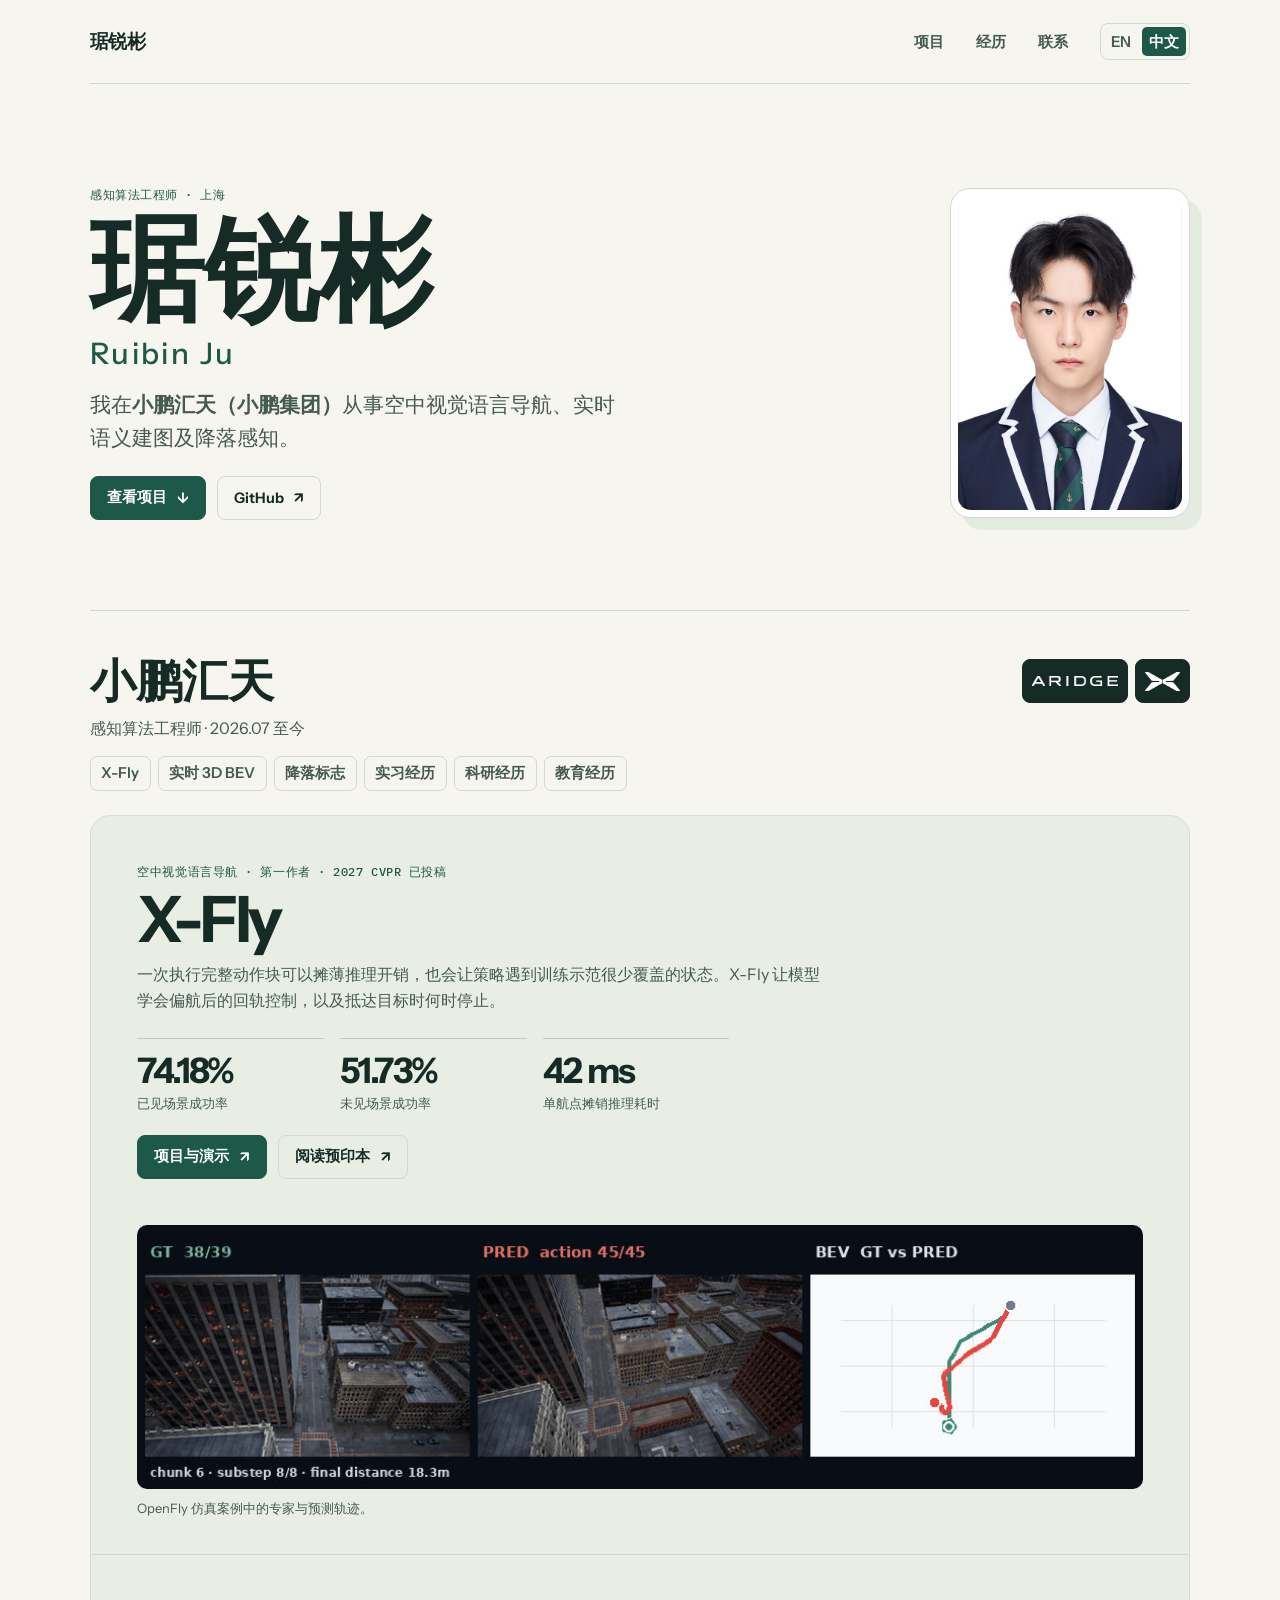
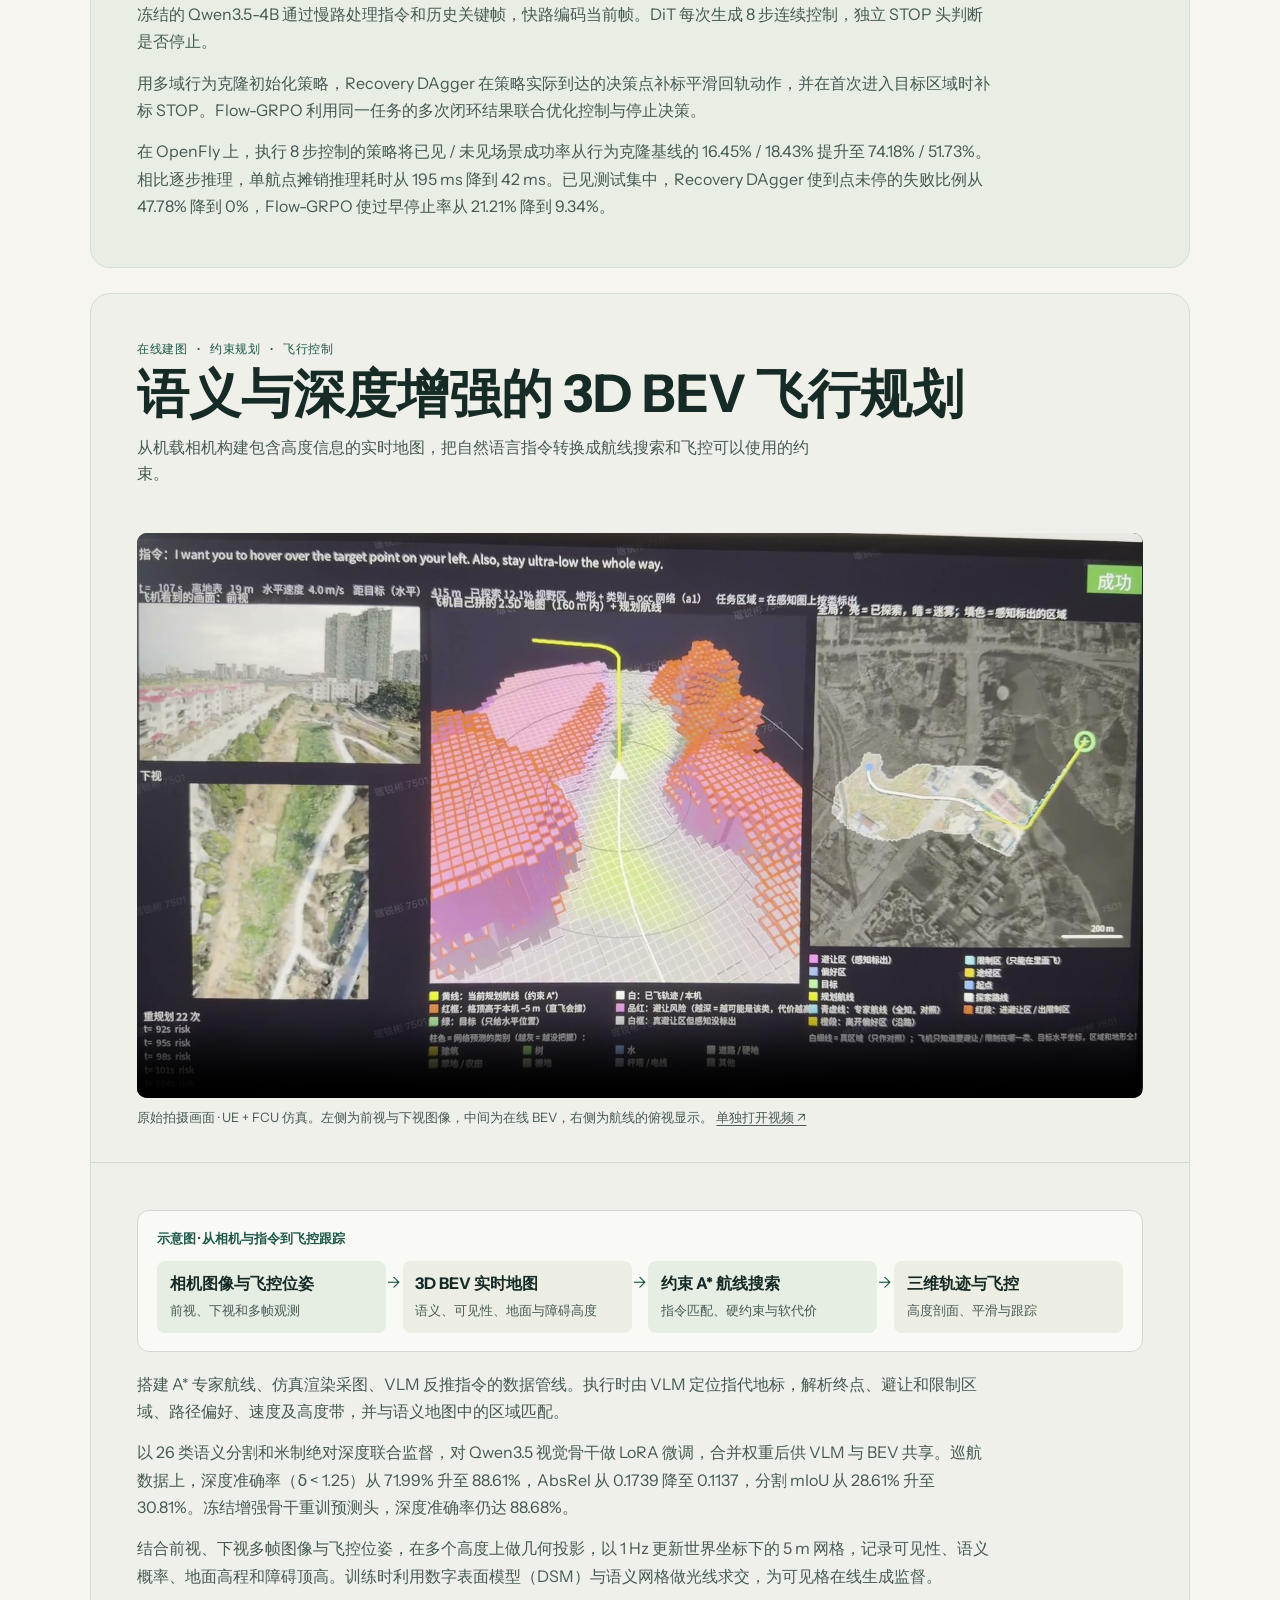
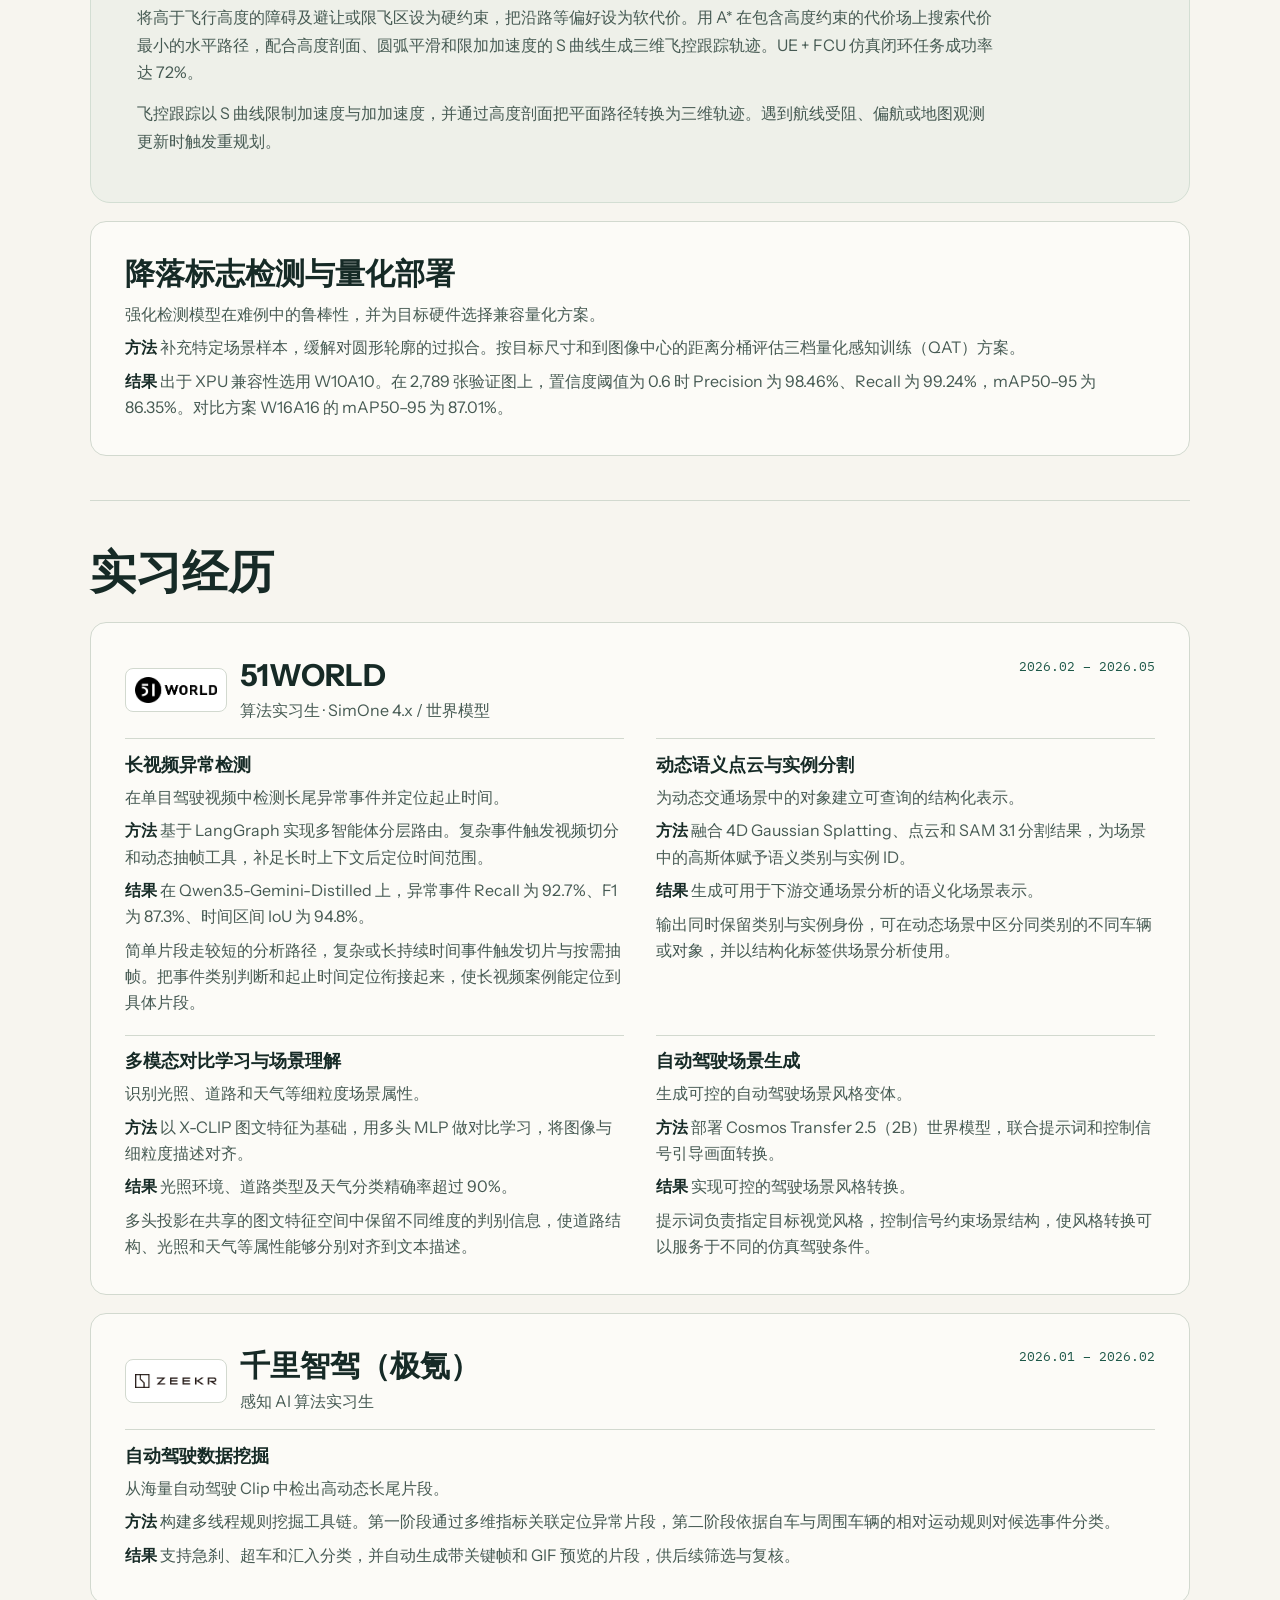
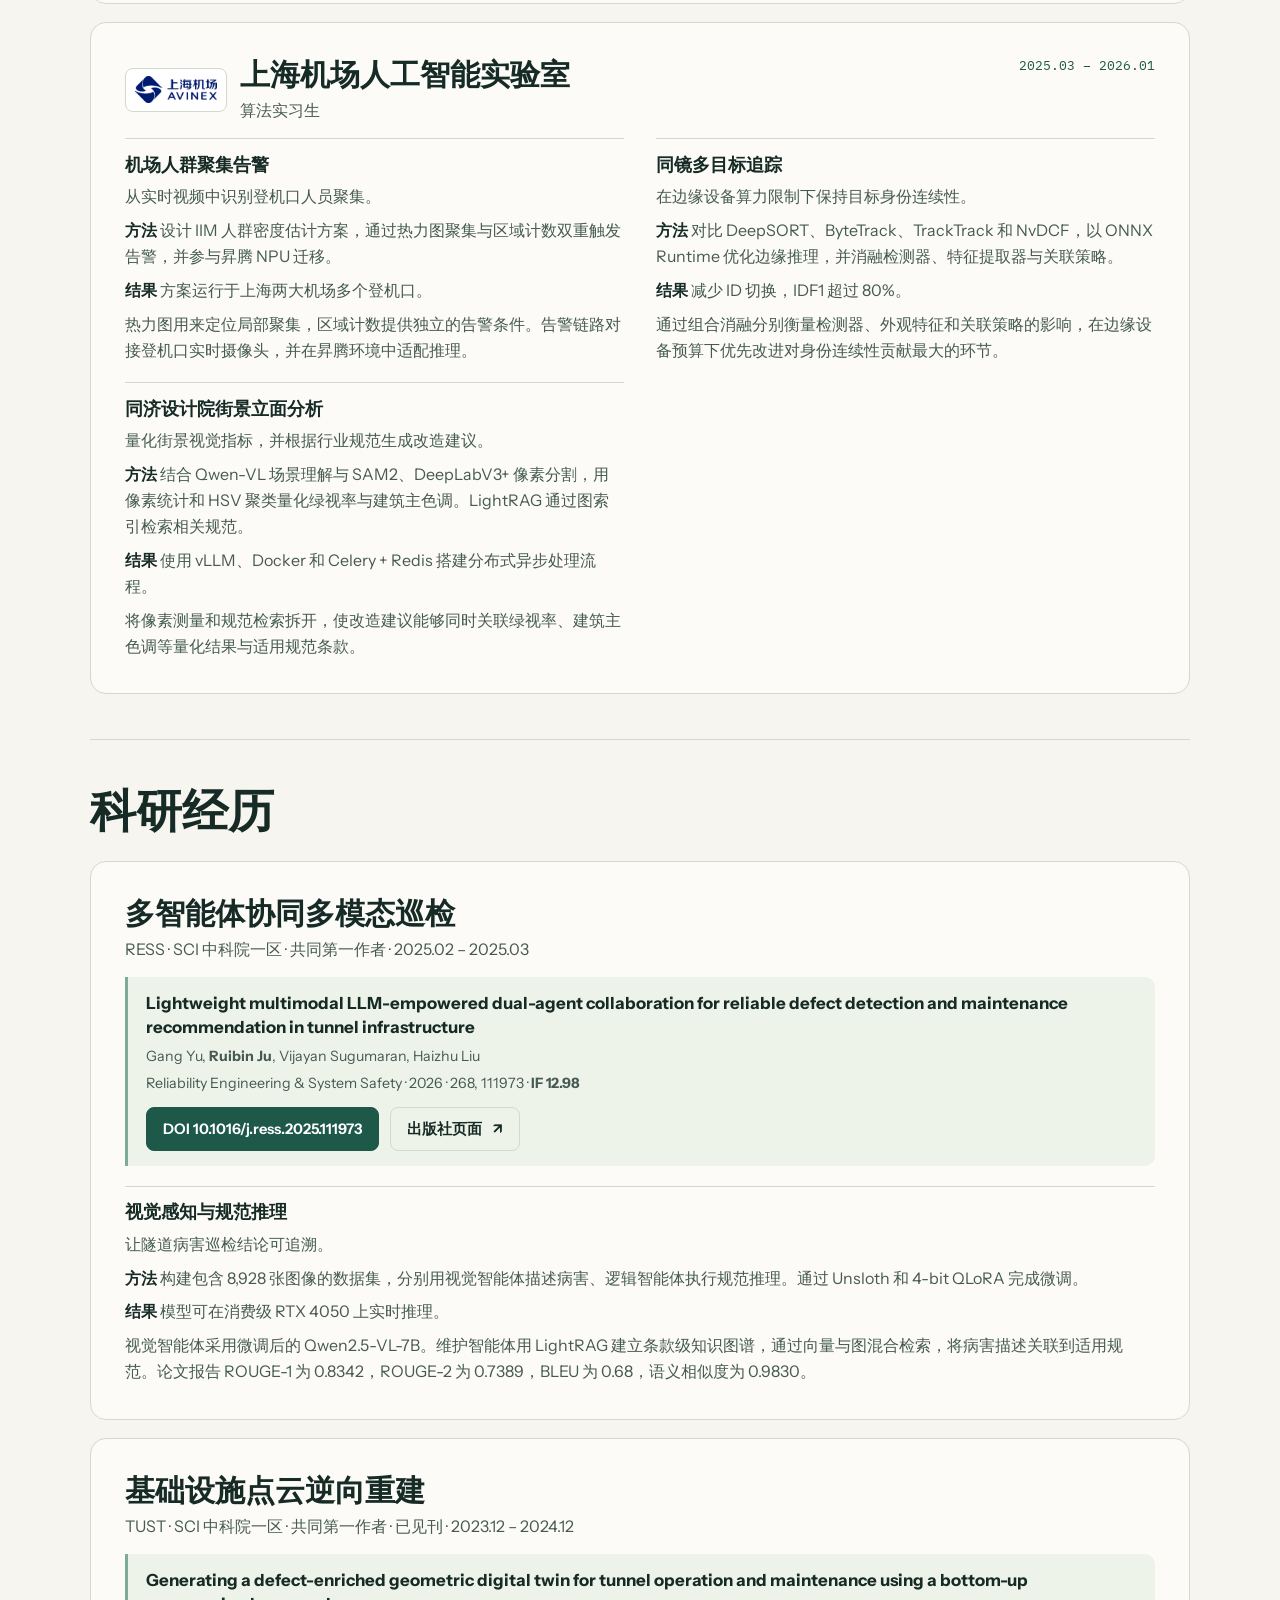
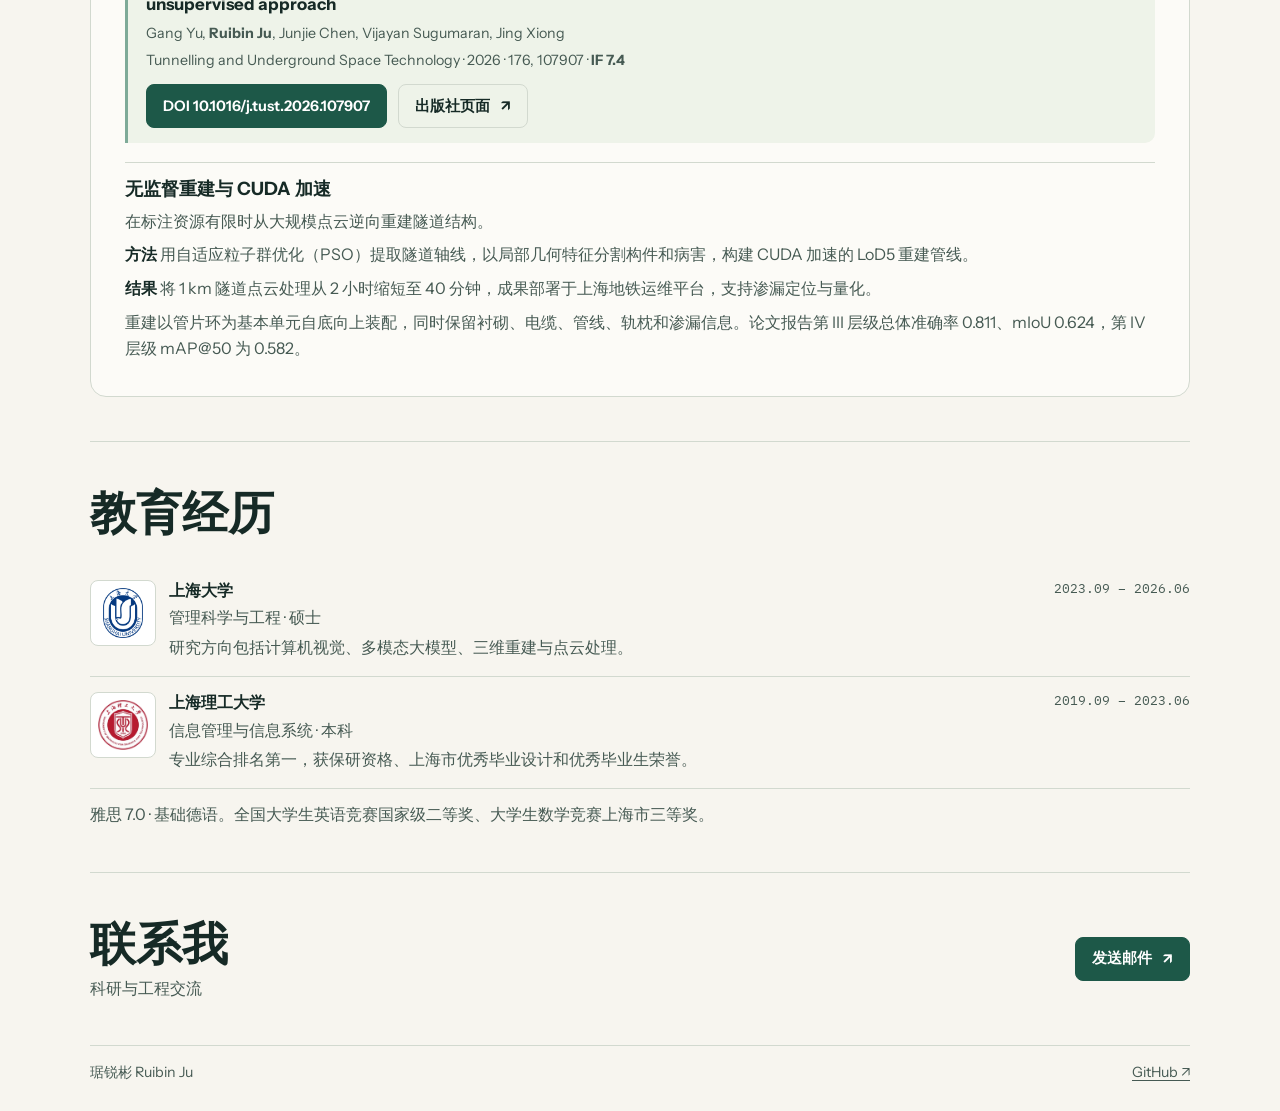
==== commit 02604ccb: "Add publications and organization logos to both portfolio languages" ====
--- a/zh/index.html
+++ b/zh/index.html
@@ -51,7 +51,7 @@
 
 
     <section id="work" class="section" aria-labelledby="work-title">
-      <div class="section-heading"><h2 id="work-title">小鹏汇天</h2><p>感知算法工程师 · 2026.07 至今</p></div>
+      <div class="section-heading"><div class="brand-line"><h2 id="work-title">小鹏汇天</h2><div class="brand-set"><span class="organization-logo dark aridge"><img src="../assets/logos/aridge.png" alt="小鹏汇天 ARIDGE" width="120" height="48" loading="lazy"></span><span class="organization-logo dark xpeng"><img src="../assets/logos/xpeng.png" alt="小鹏汽车 XPENG" width="120" height="48" loading="lazy"></span></div></div><p>感知算法工程师 · 2026.07 至今</p></div>
       <nav class="project-index" aria-label="项目索引"><a href="#xfly">X-Fly</a><a href="#bev">实时 3D BEV</a><a href="#landing">降落标志</a><a href="#internships">实习经历</a><a href="#research">科研经历</a><a href="#education">教育经历</a></nav>
       <article id="xfly" class="featured">
         <div class="featured-content">
@@ -87,7 +87,7 @@
           <li><strong>三维轨迹与飞控</strong><span>高度剖面、平滑与跟踪</span></li></ol></figure><p>搭建 A* 专家航线、仿真渲染采图、VLM 反推指令的数据管线。执行时由 VLM 定位指代地标，解析终点、避让和限制区域、路径偏好、速度及高度带，并与语义地图中的区域匹配。</p>
           <p>以 26 类语义分割和米制绝对深度联合监督，对 Qwen3.5 视觉骨干做 LoRA 微调，合并权重后供 VLM 与 BEV 共享。巡航数据上，深度准确率（δ &lt; 1.25）从 71.99% 升至 88.61%，AbsRel 从 0.1739 降至 0.1137，分割 mIoU 从 28.61% 升至 30.81%。冻结增强骨干重训预测头，深度准确率仍达 88.68%。</p>
           <p>结合前视、下视多帧图像与飞控位姿，在多个高度上做几何投影，以 1 Hz 更新世界坐标下的 5 m 网格，记录可见性、语义概率、地面高程和障碍顶高。训练时利用数字表面模型（DSM）与语义网格做光线求交，为可见格在线生成监督。</p>
-          <p>将高于飞行高度的障碍及避让或限飞区设为硬约束，把沿路等偏好设为软代价。用 A* 在包含高度约束的代价场上搜索代价最小的水平路径，配合高度剖面、圆弧平滑和限加加速度的 S 曲线生成三维飞控跟踪轨迹。UE + FCU 仿真闭环任务成功率达 72%。</p></div>
+          <p>将高于飞行高度的障碍及避让或限飞区设为硬约束，把沿路等偏好设为软代价。用 A* 在包含高度约束的代价场上搜索代价最小的水平路径，配合高度剖面、圆弧平滑和限加加速度的 S 曲线生成三维飞控跟踪轨迹。UE + FCU 仿真闭环任务成功率达 72%。</p><p>飞控跟踪以 S 曲线限制加速度与加加速度，并通过高度剖面把平面路径转换为三维轨迹。遇到航线受阻、偏航或地图观测更新时触发重规划。</p></div>
       </article>
       <div id="landing" class="experience-group standalone"><article class="case-study"><h3>降落标志检测与量化部署</h3><p>强化检测模型在难例中的鲁棒性，并为目标硬件选择兼容量化方案。</p>
           <p><strong>方法</strong> 补充特定场景样本，缓解对圆形轮廓的过拟合。按目标尺寸和到图像中心的距离分桶评估三档量化感知训练（QAT）方案。</p>
@@ -96,56 +96,75 @@
 
     <section id="experience" class="section history" aria-labelledby="experience-title">
       <h2 id="experience-title">实习经历</h2>
-      <div id="internships" class="experience-list"><article class="experience-group"><header><div><h3>51WORLD</h3><p>算法实习生 · SimOne 4.x / 世界模型</p></div><span class="date">2026.02 – 2026.05</span></header><div class="case-grid"><article class="case-study"><h4>长视频异常检测</h4>
+      <div id="internships" class="experience-list"><article class="experience-group"><header><div class="organization-heading"><span class="organization-logo "><img src="../assets/logos/51world.png" alt="51WORLD" width="120" height="48" loading="lazy"></span><div><h3>51WORLD</h3><p>算法实习生 · SimOne 4.x / 世界模型</p></div></div><span class="date">2026.02 – 2026.05</span></header><div class="case-grid"><article class="case-study"><h4>长视频异常检测</h4>
           <p>在单目驾驶视频中检测长尾异常事件并定位起止时间。</p>
           <p><strong>方法</strong> 基于 LangGraph 实现多智能体分层路由。复杂事件触发视频切分和动态抽帧工具，补足长时上下文后定位时间范围。</p>
-          <p><strong>结果</strong> 在 Qwen3.5-Gemini-Distilled 上，异常事件 Recall 为 92.7%、F1 为 87.3%、时间区间 IoU 为 94.8%。</p></article>
+          <p><strong>结果</strong> 在 Qwen3.5-Gemini-Distilled 上，异常事件 Recall 为 92.7%、F1 为 87.3%、时间区间 IoU 为 94.8%。</p>
+          <p>简单片段走较短的分析路径，复杂或长持续时间事件触发切片与按需抽帧。把事件类别判断和起止时间定位衔接起来，使长视频案例能定位到具体片段。</p></article>
 <article class="case-study"><h4>动态语义点云与实例分割</h4>
           <p>为动态交通场景中的对象建立可查询的结构化表示。</p>
           <p><strong>方法</strong> 融合 4D Gaussian Splatting、点云和 SAM 3.1 分割结果，为场景中的高斯体赋予语义类别与实例 ID。</p>
-          <p><strong>结果</strong> 生成可用于下游交通场景分析的语义化场景表示。</p></article>
+          <p><strong>结果</strong> 生成可用于下游交通场景分析的语义化场景表示。</p>
+          <p>输出同时保留类别与实例身份，可在动态场景中区分同类别的不同车辆或对象，并以结构化标签供场景分析使用。</p></article>
 <article class="case-study"><h4>多模态对比学习与场景理解</h4>
           <p>识别光照、道路和天气等细粒度场景属性。</p>
           <p><strong>方法</strong> 以 X-CLIP 图文特征为基础，用多头 MLP 做对比学习，将图像与细粒度描述对齐。</p>
-          <p><strong>结果</strong> 光照环境、道路类型及天气分类精确率超过 90%。</p></article>
+          <p><strong>结果</strong> 光照环境、道路类型及天气分类精确率超过 90%。</p>
+          <p>多头投影在共享的图文特征空间中保留不同维度的判别信息，使道路结构、光照和天气等属性能够分别对齐到文本描述。</p></article>
 <article class="case-study"><h4>自动驾驶场景生成</h4>
           <p>生成可控的自动驾驶场景风格变体。</p>
           <p><strong>方法</strong> 部署 Cosmos Transfer 2.5（2B）世界模型，联合提示词和控制信号引导画面转换。</p>
-          <p><strong>结果</strong> 实现可控的驾驶场景风格转换。</p></article></div></article>
-<article class="experience-group"><header><div><h3>千里智驾（极氪）</h3><p>感知 AI 算法实习生</p></div><span class="date">2026.01 – 2026.02</span></header><div class="case-grid"><article class="case-study"><h4>自动驾驶数据挖掘</h4>
+          <p><strong>结果</strong> 实现可控的驾驶场景风格转换。</p>
+          <p>提示词负责指定目标视觉风格，控制信号约束场景结构，使风格转换可以服务于不同的仿真驾驶条件。</p></article></div></article>
+<article class="experience-group"><header><div class="organization-heading"><span class="organization-logo "><img src="../assets/logos/zeekr.png" alt="极氪 Zeekr" width="120" height="48" loading="lazy"></span><div><h3>千里智驾（极氪）</h3><p>感知 AI 算法实习生</p></div></div><span class="date">2026.01 – 2026.02</span></header><div class="case-grid case-grid-single"><article class="case-study"><h4>自动驾驶数据挖掘</h4>
           <p>从海量自动驾驶 Clip 中检出高动态长尾片段。</p>
-          <p><strong>方法</strong> 构建多线程规则挖掘工具链，用多指标关联筛出偏离分布的片段，再依据自车和周围车辆的相对运动细分事件。</p>
-          <p><strong>结果</strong> 支持急刹、超车和汇入分类，并自动执行切片、关键帧提取和 GIF 可视化。</p></article></div></article>
-<article class="experience-group"><header><div><h3>上海机场人工智能实验室</h3><p>算法实习生</p></div><span class="date">2025.03 – 2026.01</span></header><div class="case-grid"><article class="case-study"><h4>机场人群聚集告警</h4>
+          <p><strong>方法</strong> 构建多线程规则挖掘工具链。第一阶段通过多维指标关联定位异常片段，第二阶段依据自车与周围车辆的相对运动规则对候选事件分类。</p>
+          <p><strong>结果</strong> 支持急刹、超车和汇入分类，并自动生成带关键帧和 GIF 预览的片段，供后续筛选与复核。</p></article></div></article>
+<article class="experience-group"><header><div class="organization-heading"><span class="organization-logo "><img src="../assets/logos/shanghai-airport.png" alt="上海机场 AVINEX" width="120" height="48" loading="lazy"></span><div><h3>上海机场人工智能实验室</h3><p>算法实习生</p></div></div><span class="date">2025.03 – 2026.01</span></header><div class="case-grid"><article class="case-study"><h4>机场人群聚集告警</h4>
           <p>从实时视频中识别登机口人员聚集。</p>
           <p><strong>方法</strong> 设计 IIM 人群密度估计方案，通过热力图聚集与区域计数双重触发告警，并参与昇腾 NPU 迁移。</p>
-          <p><strong>结果</strong> 方案运行于上海两大机场多个登机口。</p></article>
+          <p><strong>结果</strong> 方案运行于上海两大机场多个登机口。</p>
+          <p>热力图用来定位局部聚集，区域计数提供独立的告警条件。告警链路对接登机口实时摄像头，并在昇腾环境中适配推理。</p></article>
 <article class="case-study"><h4>同镜多目标追踪</h4>
           <p>在边缘设备算力限制下保持目标身份连续性。</p>
           <p><strong>方法</strong> 对比 DeepSORT、ByteTrack、TrackTrack 和 NvDCF，以 ONNX Runtime 优化边缘推理，并消融检测器、特征提取器与关联策略。</p>
-          <p><strong>结果</strong> 减少 ID 切换，IDF1 超过 80%。</p></article>
+          <p><strong>结果</strong> 减少 ID 切换，IDF1 超过 80%。</p>
+          <p>通过组合消融分别衡量检测器、外观特征和关联策略的影响，在边缘设备预算下优先改进对身份连续性贡献最大的环节。</p></article>
 <article class="case-study"><h4>同济设计院街景立面分析</h4>
           <p>量化街景视觉指标，并根据行业规范生成改造建议。</p>
           <p><strong>方法</strong> 结合 Qwen-VL 场景理解与 SAM2、DeepLabV3+ 像素分割，用像素统计和 HSV 聚类量化绿视率与建筑主色调。LightRAG 通过图索引检索相关规范。</p>
-          <p><strong>结果</strong> 使用 vLLM、Docker 和 Celery + Redis 搭建分布式异步处理流程。</p></article></div></article>
+          <p><strong>结果</strong> 使用 vLLM、Docker 和 Celery + Redis 搭建分布式异步处理流程。</p>
+          <p>将像素测量和规范检索拆开，使改造建议能够同时关联绿视率、建筑主色调等量化结果与适用规范条款。</p></article></div></article>
 </div>
     </section>
     <section id="research" class="section" aria-labelledby="research-title">
       <h2 id="research-title">科研经历</h2>
-      <div class="experience-list"><article class="experience-group"><header><div><h3>多智能体协同多模态巡检</h3><p>RESS · 共同第一作者 · 2025.02 – 2025.03</p></div></header><article class="case-study"><h4>视觉感知与规范推理</h4>
+      <div class="experience-list"><article class="experience-group"><header><div><h3>多智能体协同多模态巡检</h3><p>RESS · SCI 中科院一区 · 共同第一作者 · 2025.02 – 2025.03</p></div></header><div class="publication">
+            <p class="publication-title">Lightweight multimodal LLM-empowered dual-agent collaboration for reliable defect detection and maintenance recommendation in tunnel infrastructure</p>
+            <p class="publication-authors">Gang Yu, <strong>Ruibin Ju</strong>, Vijayan Sugumaran, Haizhu Liu</p>
+            <p class="publication-meta">Reliability Engineering &amp; System Safety · 2026 · 268, 111973 · <strong>IF 12.98</strong></p>
+            <div class="links"><a class="button primary" href="https://doi.org/10.1016/j.ress.2025.111973">DOI 10.1016/j.ress.2025.111973</a><a class="button" href="https://www.sciencedirect.com/science/article/pii/S0951832025011731">出版社页面 <span aria-hidden="true">↗</span></a></div>
+          </div><article class="case-study"><h4>视觉感知与规范推理</h4>
           <p>让隧道病害巡检结论可追溯。</p>
           <p><strong>方法</strong> 构建包含 8,928 张图像的数据集，分别用视觉智能体描述病害、逻辑智能体执行规范推理。通过 Unsloth 和 4-bit QLoRA 完成微调。</p>
-          <p><strong>结果</strong> 模型可在消费级 RTX 4050 上实时推理。</p></article></article>
-<article class="experience-group"><header><div><h3>基础设施点云逆向重建</h3><p>TUST · 共同第一作者 · 已见刊 · 2023.12 – 2024.12</p></div></header><article class="case-study"><h4>无监督重建与 CUDA 加速</h4>
+          <p><strong>结果</strong> 模型可在消费级 RTX 4050 上实时推理。</p>
+          <p>视觉智能体采用微调后的 Qwen2.5-VL-7B。维护智能体用 LightRAG 建立条款级知识图谱，通过向量与图混合检索，将病害描述关联到适用规范。论文报告 ROUGE-1 为 0.8342，ROUGE-2 为 0.7389，BLEU 为 0.68，语义相似度为 0.9830。</p></article></article>
+<article class="experience-group"><header><div><h3>基础设施点云逆向重建</h3><p>TUST · SCI 中科院一区 · 共同第一作者 · 已见刊 · 2023.12 – 2024.12</p></div></header><div class="publication">
+            <p class="publication-title">Generating a defect-enriched geometric digital twin for tunnel operation and maintenance using a bottom-up unsupervised approach</p>
+            <p class="publication-authors">Gang Yu, <strong>Ruibin Ju</strong>, Junjie Chen, Vijayan Sugumaran, Jing Xiong</p>
+            <p class="publication-meta">Tunnelling and Underground Space Technology · 2026 · 176, 107907 · <strong>IF 7.4</strong></p>
+            <div class="links"><a class="button primary" href="https://doi.org/10.1016/j.tust.2026.107907">DOI 10.1016/j.tust.2026.107907</a><a class="button" href="https://www.sciencedirect.com/science/article/pii/S0886779826004657">出版社页面 <span aria-hidden="true">↗</span></a></div>
+          </div><article class="case-study"><h4>无监督重建与 CUDA 加速</h4>
           <p>在标注资源有限时从大规模点云逆向重建隧道结构。</p>
           <p><strong>方法</strong> 用自适应粒子群优化（PSO）提取隧道轴线，以局部几何特征分割构件和病害，构建 CUDA 加速的 LoD5 重建管线。</p>
-          <p><strong>结果</strong> 将 1 km 隧道点云处理从 2 小时缩短至 40 分钟，成果部署于上海地铁运维平台，支持渗漏定位与量化。</p></article></article>
+          <p><strong>结果</strong> 将 1 km 隧道点云处理从 2 小时缩短至 40 分钟，成果部署于上海地铁运维平台，支持渗漏定位与量化。</p>
+          <p>重建以管片环为基本单元自底向上装配，同时保留衬砌、电缆、管线、轨枕和渗漏信息。论文报告第 III 层级总体准确率 0.811、mIoU 0.624，第 IV 层级 mAP@50 为 0.582。</p></article></article>
 </div>
     </section>
     <section id="education" class="section history" aria-labelledby="education-title">
       <h2 id="education-title">教育经历</h2>
-      <ul class="timeline"><li><div><strong>上海大学</strong><span>管理科学与工程 · 硕士</span><p>研究方向包括计算机视觉、多模态大模型、三维重建与点云处理。</p></div><span class="date">2023.09 – 2026.06</span></li>
-          <li><div><strong>上海理工大学</strong><span>信息管理与信息系统 · 本科</span><p>专业综合排名第一，获保研资格、上海市优秀毕业设计和优秀毕业生荣誉。</p></div><span class="date">2019.09 – 2023.06</span></li></ul>
+      <ul class="timeline"><li><div class="education-heading"><span class="organization-logo school"><img src="../assets/logos/shanghai-university.png" alt="上海大学" width="120" height="48" loading="lazy"></span><div><strong>上海大学</strong><span>管理科学与工程 · 硕士</span><p>研究方向包括计算机视觉、多模态大模型、三维重建与点云处理。</p></div></div><span class="date">2023.09 – 2026.06</span></li>
+          <li><div class="education-heading"><span class="organization-logo school"><img src="../assets/logos/usst.png" alt="上海理工大学" width="120" height="48" loading="lazy"></span><div><strong>上海理工大学</strong><span>信息管理与信息系统 · 本科</span><p>专业综合排名第一，获保研资格、上海市优秀毕业设计和优秀毕业生荣誉。</p></div></div><span class="date">2019.09 – 2023.06</span></li></ul>
       <p class="prior">雅思 7.0 · 基础德语。全国大学生英语竞赛国家级二等奖、大学生数学竞赛上海市三等奖。</p>
     </section>
 
--- a/style.css
+++ b/style.css
@@ -59,6 +59,26 @@
 .rollout img { border-radius: 10px; }
 figcaption { color: var(--muted); font-size: .81rem; line-height: 1.5; margin-top: .6rem; }
 .section-heading p { color: var(--muted); margin-top: .65rem; }
+.brand-line, .brand-set { display: flex; flex-wrap: wrap; align-items: center; gap: .55rem .9rem; }
+.brand-line { justify-content: space-between; }
+.brand-set { gap: .45rem; }
+.organization-logo {
+  flex: none;
+  display: grid;
+  place-items: center;
+  width: 102px;
+  height: 44px;
+  padding: 7px 9px;
+  border: 1px solid var(--line);
+  border-radius: 8px;
+  background: #fff;
+}
+.organization-logo img { width: 100%; height: 100%; min-height: 0; object-fit: contain; }
+.organization-logo.dark { background: #162a26; border-color: #162a26; }
+.organization-logo.aridge { width: 106px; }
+.organization-logo.xpeng { width: 55px; }
+.organization-logo.school { width: 66px; height: 66px; padding: 7px; }
+.organization-heading { display: flex; align-items: center; gap: .8rem; min-width: 0; }
 .project-index { display: flex; flex-wrap: wrap; gap: .45rem; margin-top: 1rem; }
 .project-index a { border: 1px solid var(--line); border-radius: 7px; padding: .4rem .65rem; }
 .project-index a:hover { background: #e6eee6; }
@@ -83,6 +103,12 @@
 .experience-group header p { color: var(--muted); margin-top: .4rem; }
 .date { font-family: "IBM Plex Mono", monospace; color: var(--accent); font-size: .8rem; white-space: nowrap; align-self: start; }
 .case-grid { display: grid; grid-template-columns: repeat(2, minmax(0, 1fr)); gap: 1.2rem 2rem; }
+.case-grid-single { grid-template-columns: minmax(0, 1fr); }
+.publication { display: grid; gap: .38rem; margin: 0 0 1.2rem; padding: .95rem 1.1rem; border-left: 3px solid #7eaa98; background: #eef3e9; border-radius: 0 10px 10px 0; }
+.publication-title { font-size: 1.05rem; font-weight: 700; line-height: 1.4; }
+.publication-authors, .publication-meta { color: var(--muted); font-size: .89rem; line-height: 1.5; }
+.publication .links { margin-top: .42rem; }
+.publication .button { white-space: normal; overflow-wrap: anywhere; min-width: 0; text-align: center; }
 .case-study { border-top: 1px solid var(--line); padding-top: .85rem; min-width: 0; overflow-wrap: anywhere; }
 .standalone .case-study { border: 0; padding: 0; }
 .case-study h4 { font-size: 1.15rem; line-height: 1.25; }
@@ -92,6 +118,7 @@
 .timeline { list-style: none; padding: 0; margin: 1.6rem 0 .8rem; }
 .timeline li { display: flex; justify-content: space-between; gap: 1rem; padding: .95rem 0; border-bottom: 1px solid var(--line); }
 .timeline li div { display: grid; gap: .35rem; }
+.timeline li .education-heading { grid-template-columns: auto minmax(0, 1fr); align-items: start; gap: .8rem; }
 .timeline span, .prior, .contact p, .footer { color: var(--muted); }
 .timeline time { font-family: "IBM Plex Mono", monospace; color: var(--accent); font-size: .78rem; flex-shrink: 0; }
 .prior { line-height: 1.6; max-width: 42rem; }
@@ -111,6 +138,8 @@
   .portrait { padding: 4px; border-radius: 12px; box-shadow: 5px 5px 0 #e4ebe0; }
   .portrait img { border-radius: 8px; }
   .case-grid { grid-template-columns: 1fr; }
+  .organization-heading { gap: .6rem; }
+  .organization-heading .organization-logo { width: 84px; height: 40px; }
   .pipeline ol { grid-template-columns: 1fr; gap: .95rem; }
   .pipeline li:not(:last-child)::after { content: "↓"; top: auto; bottom: -1rem; inset-inline-end: auto; left: .8rem; }
   .section { padding: 2rem 0; }
